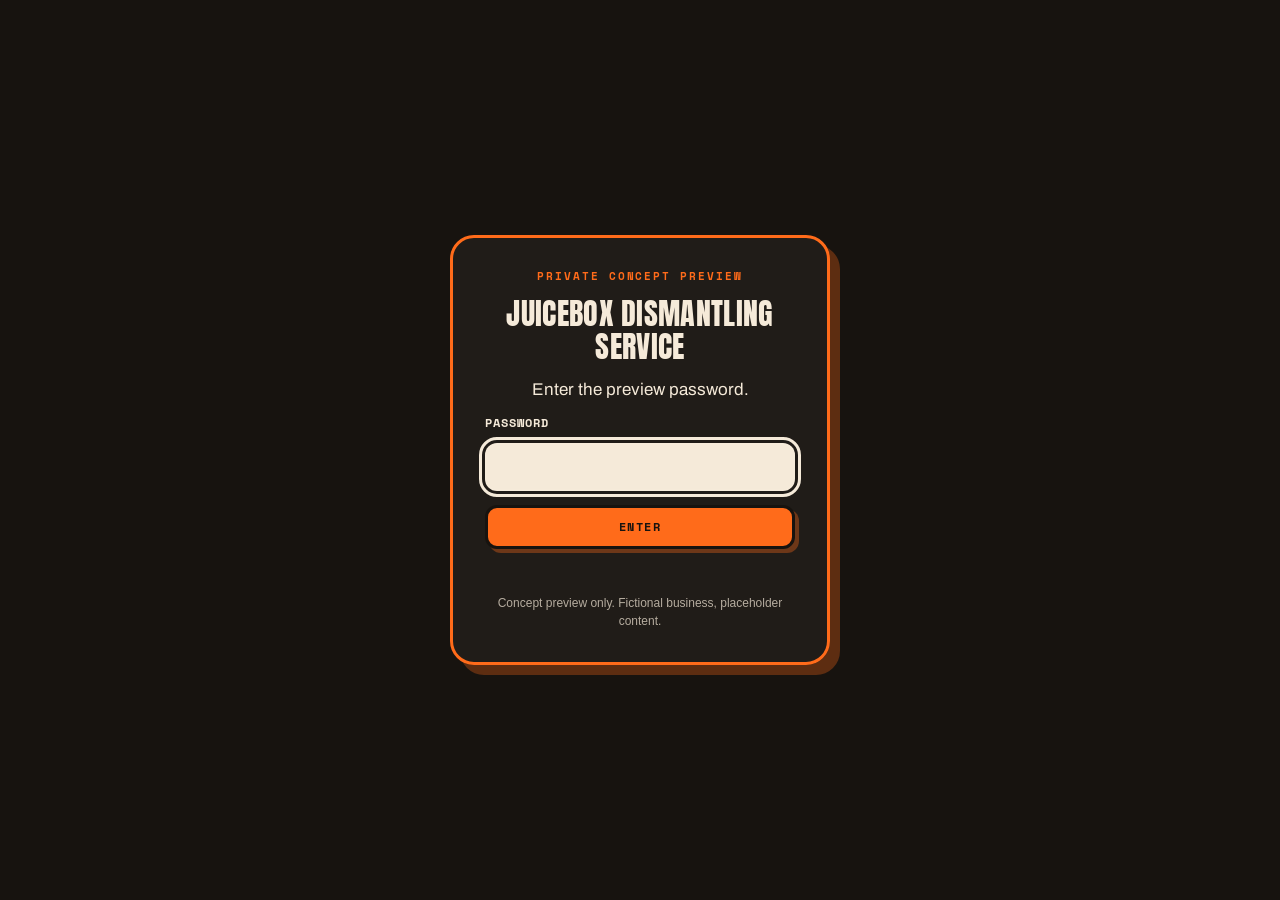
==== index.html @ 3b1d1522 "Beacon v202611170300 (re-arm after document.write)" ====
<!DOCTYPE html>
<html lang="en">
<head>
<meta charset="utf-8">
<meta name="viewport" content="width=device-width, initial-scale=1">
<title>Juicebox Dismantling Service - Rust Belt Auto Repair</title>
<meta name="description" content="Juicebox Dismantling Service - rust belt auto repair for Nissan Altimas, GMC square body trucks and clapped-out Volkswagens. Fictional demo site.">
<link rel="preconnect" href="https://fonts.googleapis.com">
<link rel="preconnect" href="https://fonts.gstatic.com" crossorigin>
<link href="https://fonts.googleapis.com/css2?family=Anton&family=Archivo:wght@400;600;800&family=Space+Mono:wght@400;700&display=swap" rel="stylesheet">
<link rel="stylesheet" href="styles.css?v=202611162232">
<link rel="icon" type="image/jpeg" href="photos/mascot.jpg?v=202611162232">
<link rel="stylesheet" href="password-gate.css?v=202611162232">
<script>
(function () {
  var siteVersion = '202611162232';
  window.SS_SITE_VERSION = siteVersion;
  if ('serviceWorker' in navigator) {
    navigator.serviceWorker.register('service-worker.js?v=' + siteVersion, { updateViaCache: 'none' })
      .then(function (registration) { registration.update(); })
      .catch(function () {});
  }
  window.addEventListener('pageshow', function () {
    if (!window.fetch) return;
    fetch('version.json?check=' + Date.now(), { cache: 'no-store' })
      .then(function (response) { return response.ok ? response.json() : null; })
      .then(function (manifest) {
        if (!manifest || !manifest.version || manifest.version === siteVersion) return;
        var key = 'jb-version-reload';
        if (sessionStorage.getItem(key) === manifest.version) return;
        sessionStorage.setItem(key, manifest.version);
        window.location.reload();
      })
      .catch(function () {});
  });
})();
</script>
<script src="https://sundaysauce-projects.github.io/sites-portal/beacon.js?v=202611170300" defer></script></head>
<body class="ss-pw-locked">
<div id="ss-password-gate" role="dialog" aria-modal="true" aria-labelledby="ss-pw-title">
<form id="ss-pw-form">
<p class="ss-pw-kicker">Private concept preview</p>
<h2 id="ss-pw-title">Juicebox Dismantling Service</h2>
<p>Enter the preview password.</p>
<label for="ss-pw-input">Password</label>
<input id="ss-pw-input" type="password" autocomplete="current-password" required>
<button type="submit">Enter</button>
<p id="ss-pw-message" class="ss-pw-error" aria-live="polite"></p>
<p class="ss-pw-note">Concept preview only. Fictional business, placeholder content.</p>
</form>
</div>
<div class="ticker" aria-hidden="true"><div class="ticker-track" id="ticker-track">
<span>ALTIMA ER</span><span>&#9670;</span><span>SQUARE BODY SQUAD</span><span>&#9670;</span><span>CLAPPED VW RESCUE</span><span>&#9670;</span><span>STRETCHED. SLAMMED. CAMBERED.</span><span>&#9670;</span><span>MUCH TORQUE. VERY SECURE.</span><span>&#9670;</span>
</div></div>
<header class="site-header">
  <a class="brand" href="index.html">
    <img src="photos/mascot.jpg?v=202611162232" alt="Juice, the Juicebox mascot" class="brand-mark">
    <span class="brand-type">JUICEBOX<em>DISMANTLING SERVICE</em></span>
  </a>
  <button class="nav-toggle" id="nav-toggle" aria-label="Open menu" aria-expanded="false">MENU</button>
  <nav class="nav" id="nav">
    <a href="index.html" class="active">Home</a>
    <a href="gallery.html" class="">Dismantles</a>
    <a href="reviews.html" class="">Reviews</a>
    <a href="membership.html" class="">Juice Crew</a>
    <a href="storage.html" class="">Storage</a>
  </nav>
</header>
<p class="demo-bar">CONCEPT PREVIEW - Juicebox Dismantling Service is a fictional demo shop. All content, prices and reviews are placeholders.</p>

<section class="hero">
  <div class="hero-copy">
    <p class="kicker">EST. 2019 - SOMEWHERE IN THE RUST BELT</p>
    <h1>WE TAKE 'EM APART.<span class="hl">SOMETIMES WE PUT 'EM BACK.</span></h1>
    <p class="lede">Auto repair for Nissan Altimas, GMC square bodies, and Volkswagens that gave up years ago. Stretched wheels, slammed ride heights and camber you can see from space - on purpose, for once.</p>
    <div class="cta-row">
      <a class="btn" href="gallery.html">SEE PAST DISMANTLES</a>
      <a class="btn ghost" href="membership.html">JOIN THE JUICE CREW</a>
    </div>
  </div>
  <figure class="hero-mascot">
    <img src="photos/mascot.jpg?v=202611162232" alt="Juice, the shop foreman mascot, holding a wrench">
    <figcaption>JUICE - SHOP FOREMAN,<br>CHIEF VIBES OFFICER</figcaption>
  </figure>
</section>

<section class="section">
  <h2 class="sec-title">THE BIG THREE</h2>
  <p class="sec-sub">Three food groups. All carbureted (emotionally).</p>
  <div class="cards3">
    <article class="card">
      <img src="photos/hero-altima.jpg?v=202611162232" alt="Slammed Nissan Altima with extreme negative camber and stretched tires">
      <div class="card-body">
        <h3>ALTIMA ER</h3>
        <p>America's most committed commuters. We resuscitate CVTs, re-attach bumpers currently held on by zip ties, and yes - we do stance builds. Slammed, cambered, stretched. Bring us your Juicebox.</p>
        <p class="tagline">Slammed daily. On purpose.</p>
      </div>
    </article>
    <article class="card">
      <img src="photos/squarebody.jpg?v=202611162232" alt="GMC square body pickup with patina, lowered on wide wheels">
      <div class="card-body">
        <h3>SQUARE BODY SQUAD</h3>
        <p>1973-1987 GM trucks with more character than a bar fight. Patina preservation, LS swaps, frame-off daydreams. We keep the rust you love and evict the rust you don't.</p>
        <p class="tagline">Patina is a finish.</p>
      </div>
    </article>
    <article class="card">
      <img src="photos/vw-clapped.jpg?v=202611162232" alt="Clapped out VW Jetta with mismatched panels, slammed on gold wheels">
      <div class="card-body">
        <h3>CLAPPED VW RESCUE</h3>
        <p>Volkswagens running on fumes and vibes. Mismatched panels welcome - rust bubbles are just texture. We stance the unstanceable and vacuum out the last owner's french fries.</p>
        <p class="tagline">Clapped is a starting point.</p>
      </div>
    </article>
  </div>
</section>

<section class="doge-band">
  <img src="photos/doge-ram.jpg?v=202611162232" alt="Ramón the Shiba Inu behind the wheel of the shop's orange Dodge Ram">
  <div class="doge-copy">
    <p class="kicker light">SHOP SECURITY - DOGE RAM UNIT</p>
    <h2>MEET RAM&Oacute;N</h2>
    <p>Head of security and driver of the shop Ram 1500. Ramón has personally supervised zero thefts and approximately nine thousand sandwich breaks. Much torque. Very patrol. Wow.</p>
    <p class="tagline light">Security provided by a dog in a truck. It works.</p>
  </div>
</section>

<section class="section">
  <h2 class="sec-title">FIVE STARS, ALLEGEDLY</h2>
  <p class="sec-sub"><span class="ph-badge">PLACEHOLDER REVIEWS - FICTIONAL</span></p>
  <div class="cards3">
    <blockquote class="review-card">
      <p class="stars" aria-label="5 out of 5 stars">&#9733;&#9733;&#9733;&#9733;&#9733;</p>
      <p>"My Altima's wheels pointed four different directions. Juicebox made them point the SAME four directions, but with crazy camber. On purpose. I cried."</p>
      <footer>Big Mike R. - 2013 Altima <span class="ph">(fictional)</span></footer>
    </blockquote>
    <blockquote class="review-card">
      <p class="stars" aria-label="5 out of 5 stars">&#9733;&#9733;&#9733;&#9733;&#9733;</p>
      <p>"They got my square body running, then talked me out of selling it. Twice. Five stars for the emotional damage alone."</p>
      <footer>Dale G. - '85 GMC Sierra <span class="ph">(fictional)</span></footer>
    </blockquote>
    <blockquote class="review-card">
      <p class="stars" aria-label="5 out of 5 stars">&#9733;&#9733;&#9733;&#9733;&#9733;</p>
      <p>"My Jetta was technically scrap. Now it's scrap with stretched tires and a subwoofer. Unbelievable work."</p>
      <footer>Kyle D. - MK4 Jetta <span class="ph">(fictional)</span></footer>
    </blockquote>
  </div>
  <p class="more-link"><a class="btn ghost" href="reviews.html">READ MORE FIVE-STAR FICTION</a></p>
</section>

<section class="split-band">
  <div class="split">
    <h2>JUICE CREW<br>GARAGE MEMBERSHIP</h2>
    <p>Lift time, real tools, compressed air, and advice you didn't ask for. Work on your own heap in a heated bay instead of a frozen driveway.</p>
    <a class="btn" href="membership.html">SEE MEMBERSHIP</a>
  </div>
  <div class="split alt">
    <h2>CAR STORAGE</h2>
    <p>Your project car has been outside for three winters. It deserves a bed. Indoor, covered, and checked on monthly.</p>
    <a class="btn" href="storage.html">SEE STORAGE</a>
  </div>
</section>
<footer class="site-footer">
  <div class="foot-grid">
    <div>
      <p class="foot-brand">JUICEBOX<br>DISMANTLING SERVICE</p>
      <p class="foot-note">Rust belt auto repair for the cars other shops hang up on.</p>
    </div>
    <div>
      <p class="foot-head">SHOP</p>
      <p>123 Rustbucket Lane<br>Cleveland, OH 44113 <span class="ph">(placeholder)</span></p>
      <p>(216) 555-0134 <span class="ph">(placeholder)</span></p>
      <p>Mon-Sat, 9ish to 6ish</p>
    </div>
    <div>
      <p class="foot-head">PAGES</p>
      <p><a href="gallery.html">Past dismantles</a><br><a href="reviews.html">Reviews</a><br><a href="membership.html">Juice Crew membership</a><br><a href="storage.html">Car storage</a></p>
    </div>
  </div>
  <p class="foot-legal">&copy; 2026 Juicebox Dismantling Service - a fictional business built as a design concept. No real services, prices or customers. Ramón is real in our hearts.</p>
</footer>
<script src="password-config.js?v=202611162232"></script>
<script src="password-gate.js?v=202611162232"></script>
<script src="script.js?v=202611162232"></script>
</body>
</html>
---- styles.css ----
/* Juicebox Dismantling Service - concept site */
:root {
  --ink: #17130f;
  --asphalt: #211c17;
  --panel: #2a241d;
  --orange: #ff6b1a;
  --rust: #b5491f;
  --cream: #f5ead9;
  --cream-dim: rgba(245, 234, 217, .72);
  --mono: "Space Mono", monospace;
  --disp: "Anton", sans-serif;
  --body: "Archivo", sans-serif;
}
* { box-sizing: border-box; }
html { scroll-behavior: smooth; }
body {
  margin: 0;
  background: var(--ink);
  color: var(--cream);
  font-family: var(--body);
  font-size: 17px;
  line-height: 1.55;
}
img { max-width: 100%; display: block; }
a { color: var(--orange); }
h1, h2, h3 { font-family: var(--disp); font-weight: 400; margin: 0; letter-spacing: .01em; }

/* ticker */
.ticker {
  background: var(--orange);
  color: var(--ink);
  overflow: hidden;
  border-bottom: 3px solid var(--ink);
  font: 700 13px/1 var(--mono);
  letter-spacing: .12em;
}
.ticker-track {
  display: inline-flex;
  gap: 28px;
  white-space: nowrap;
  padding: 9px 0;
  animation: tick 22s linear infinite;
}
@keyframes tick { from { transform: translateX(0); } to { transform: translateX(-50%); } }

/* header */
.site-header {
  display: flex;
  align-items: center;
  justify-content: space-between;
  gap: 18px;
  padding: 14px clamp(16px, 4vw, 48px);
  background: var(--asphalt);
  position: sticky;
  top: 0;
  z-index: 50;
  border-bottom: 1px solid rgba(245, 234, 217, .12);
}
.brand { display: flex; align-items: center; gap: 12px; text-decoration: none; color: var(--cream); }
.brand-mark {
  width: 52px; height: 52px; border-radius: 12px; object-fit: cover;
  border: 2px solid var(--orange);
  background: var(--orange);
}
.brand-type { font: 26px/1 var(--disp); letter-spacing: .02em; }
.brand-type em { display: block; font: 700 10px/1.4 var(--mono); letter-spacing: .34em; color: var(--orange); font-style: normal; }
.nav { display: flex; gap: 6px; flex-wrap: wrap; }
.nav a {
  color: var(--cream);
  text-decoration: none;
  font: 700 12px/1 var(--mono);
  letter-spacing: .14em;
  text-transform: uppercase;
  padding: 10px 14px;
  border-radius: 999px;
}
.nav a:hover { background: rgba(255, 107, 26, .15); }
.nav a.active { background: var(--orange); color: var(--ink); }
.nav-toggle {
  display: none;
  background: var(--orange); color: var(--ink); border: 0; border-radius: 10px;
  font: 700 12px/1 var(--mono); letter-spacing: .12em; padding: 11px 16px; cursor: pointer;
}
.demo-bar {
  margin: 0;
  padding: 8px clamp(16px, 4vw, 48px);
  background: var(--rust);
  color: var(--cream);
  font: 700 11px/1.5 var(--mono);
  letter-spacing: .1em;
  text-transform: uppercase;
  text-align: center;
}

/* hero */
.hero {
  display: grid;
  grid-template-columns: 1.25fr .9fr;
  gap: clamp(24px, 4vw, 56px);
  align-items: center;
  padding: clamp(36px, 6vw, 90px) clamp(16px, 4vw, 48px);
  background:
    radial-gradient(circle at 85% 15%, rgba(255, 107, 26, .22), transparent 45%),
    repeating-linear-gradient(-45deg, rgba(245,234,217,.03) 0 2px, transparent 2px 14px),
    var(--ink);
}
.kicker {
  font: 700 12px/1.5 var(--mono);
  letter-spacing: .22em;
  color: var(--orange);
  margin: 0 0 14px;
  text-transform: uppercase;
}
.kicker.center { text-align: center; }
.kicker.light { color: var(--cream); opacity: .85; }
.hero h1 {
  font-size: clamp(44px, 7vw, 96px);
  line-height: .95;
  text-transform: uppercase;
  margin-bottom: 20px;
}
.hero h1 .hl { display: block; color: var(--orange); }
.lede { font-size: 19px; color: var(--cream-dim); max-width: 34em; }
.cta-row { display: flex; gap: 14px; flex-wrap: wrap; margin-top: 26px; }
.btn {
  display: inline-block;
  background: var(--orange);
  color: var(--ink);
  text-decoration: none;
  font: 700 13px/1 var(--mono);
  letter-spacing: .14em;
  padding: 16px 24px;
  border-radius: 12px;
  border: 3px solid var(--ink);
  box-shadow: 5px 5px 0 rgba(255, 107, 26, .35);
  cursor: pointer;
  text-transform: uppercase;
}
.btn:hover { transform: translate(-2px, -2px); box-shadow: 7px 7px 0 rgba(255, 107, 26, .35); }
.btn.ghost { background: transparent; color: var(--orange); border-color: var(--orange); box-shadow: 5px 5px 0 rgba(255,107,26,.18); }
.btn.disabled, .btn:disabled { opacity: .55; cursor: not-allowed; width: 100%; }
.hero-mascot { margin: 0; text-align: center; }
.hero-mascot img {
  width: 100%;
  border-radius: 24px;
  border: 4px solid var(--orange);
  box-shadow: 12px 12px 0 rgba(255, 107, 26, .25);
  transform: rotate(1.5deg);
}
.hero-mascot figcaption {
  margin-top: 14px;
  font: 700 12px/1.6 var(--mono);
  letter-spacing: .2em;
  color: var(--cream-dim);
}

/* sections */
.section { padding: clamp(40px, 6vw, 80px) clamp(16px, 4vw, 48px); max-width: 1280px; margin: 0 auto; }
.sec-title { font-size: clamp(34px, 5vw, 60px); text-transform: uppercase; text-align: center; }
.sec-sub { text-align: center; color: var(--cream-dim); margin: 10px auto 34px; max-width: 46em; }
.cards3 { display: grid; grid-template-columns: repeat(3, 1fr); gap: 22px; }
.card {
  background: var(--panel);
  border: 3px solid var(--cream);
  border-radius: 20px;
  overflow: hidden;
  box-shadow: 8px 8px 0 rgba(255, 107, 26, .28);
}
.card img { width: 100%; aspect-ratio: 16/10; object-fit: cover; border-bottom: 3px solid var(--cream); }
.card-body { padding: 20px; }
.card-body h3 { font-size: 26px; color: var(--orange); text-transform: uppercase; }
.card-body p { color: var(--cream-dim); margin: 10px 0 0; }
.tagline { font: 700 12px/1.5 var(--mono); letter-spacing: .12em; color: var(--orange) !important; text-transform: uppercase; }
.tagline.light { color: var(--cream) !important; opacity: .8; }

/* doge band */
.doge-band {
  display: grid;
  grid-template-columns: 1fr 1fr;
  gap: clamp(24px, 4vw, 56px);
  align-items: center;
  padding: clamp(40px, 6vw, 80px) clamp(16px, 4vw, 48px);
  background: var(--orange);
  color: var(--ink);
}
.doge-band img {
  border-radius: 24px;
  border: 4px solid var(--ink);
  box-shadow: 10px 10px 0 rgba(23, 19, 15, .35);
  transform: rotate(-1.2deg);
}
.doge-copy h2 { font-size: clamp(38px, 5vw, 64px); margin-bottom: 14px; }
.doge-copy p { max-width: 34em; }

/* reviews */
.review-card {
  margin: 0;
  background: var(--panel);
  border: 3px solid var(--cream);
  border-radius: 20px;
  padding: 22px;
  box-shadow: 6px 6px 0 rgba(255, 107, 26, .22);
  display: flex;
  flex-direction: column;
  gap: 12px;
}
.stars { color: var(--orange); font-size: 22px; letter-spacing: .18em; margin: 0; }
.review-card p { margin: 0; }
.review-card footer { font: 700 12px/1.5 var(--mono); letter-spacing: .06em; color: var(--cream-dim); margin-top: auto; }
.ph { opacity: .7; font-weight: 400; }
.ph-badge {
  display: inline-block;
  background: var(--rust);
  color: var(--cream);
  font: 700 11px/1.6 var(--mono);
  letter-spacing: .14em;
  padding: 6px 12px;
  border-radius: 999px;
  text-transform: uppercase;
}
.more-link { text-align: center; margin-top: 34px; }
.reviews-grid { display: grid; grid-template-columns: repeat(3, 1fr); gap: 22px; }
.fineprint { text-align: center; color: var(--cream-dim); font-size: 14px; margin-top: 30px; }

/* split band */
.split-band { display: grid; grid-template-columns: 1fr 1fr; }
.split { padding: clamp(36px, 5vw, 72px) clamp(16px, 4vw, 48px); background: var(--panel); }
.split.alt { background: var(--rust); }
.split h2 { font-size: clamp(30px, 4vw, 48px); text-transform: uppercase; margin-bottom: 14px; }
.split p { color: var(--cream-dim); max-width: 32em; margin-bottom: 22px; }

/* page hero (membership / storage) */
.page-hero { position: relative; overflow: hidden; }
.page-hero img { width: 100%; height: clamp(300px, 44vw, 560px); object-fit: cover; filter: brightness(.45); }
.page-hero-copy {
  position: absolute; inset: 0;
  display: flex; flex-direction: column; justify-content: center;
  padding: clamp(20px, 5vw, 64px);
  max-width: 900px;
}
.page-hero-copy h1 { font-size: clamp(36px, 5.5vw, 72px); text-transform: uppercase; line-height: .98; margin-bottom: 16px; }
.page-hero-copy h1 .hl { display: block; color: var(--orange); }
.page-hero-copy p { color: var(--cream); max-width: 34em; }

/* tiers */
.tier {
  position: relative;
  background: var(--panel);
  border: 3px solid var(--cream);
  border-radius: 20px;
  padding: 26px;
  box-shadow: 8px 8px 0 rgba(255, 107, 26, .22);
  display: flex;
  flex-direction: column;
}
.tier.featured { border-color: var(--orange); box-shadow: 10px 10px 0 rgba(255, 107, 26, .4); }
.tier-flag {
  position: absolute; top: -14px; right: 18px;
  background: var(--orange); color: var(--ink);
  font: 700 11px/1 var(--mono); letter-spacing: .16em;
  padding: 7px 12px; border-radius: 999px; border: 2px solid var(--ink);
  transform: rotate(2deg);
}
.tier h3 { font-size: 30px; color: var(--orange); text-transform: uppercase; }
.price { font: 48px/1 var(--disp); margin: 8px 0 16px; }
.price span { font: 700 16px/1 var(--mono); color: var(--cream-dim); }
.tier ul { list-style: none; margin: 0 0 22px; padding: 0; display: grid; gap: 10px; flex: 1; }
.tier li { padding-left: 26px; position: relative; color: var(--cream-dim); }
.tier li::before { content: "\2692"; position: absolute; left: 0; color: var(--orange); }

/* gallery */
.gallery-grid {
  display: grid;
  grid-template-columns: repeat(3, 1fr);
  gap: 22px;
}
.g-item {
  margin: 0;
  background: var(--panel);
  border: 3px solid var(--cream);
  border-radius: 20px;
  overflow: hidden;
  box-shadow: 6px 6px 0 rgba(255, 107, 26, .22);
}
.g-item img { width: 100%; aspect-ratio: 4/3; object-fit: cover; border-bottom: 3px solid var(--cream); cursor: zoom-in; }
.g-item.tall { grid-row: span 2; }
.g-item.tall img { aspect-ratio: 3/3.4; }
.g-item figcaption { padding: 16px 18px; color: var(--cream-dim); font-size: 15px; }
.g-item figcaption strong {
  display: block;
  font: 700 13px/1.5 var(--mono);
  letter-spacing: .12em;
  color: var(--orange);
  margin-bottom: 6px;
  text-transform: uppercase;
}

/* lightbox */
.lightbox {
  position: fixed; inset: 0; z-index: 90000;
  background: rgba(10, 8, 6, .92);
  display: flex; align-items: center; justify-content: center;
  padding: 24px; cursor: zoom-out;
}
.lightbox img { max-width: 100%; max-height: 100%; border-radius: 12px; border: 3px solid var(--orange); }

/* faq */
.faq { max-width: 760px; margin: 60px auto 0; }
.faq details {
  background: var(--panel);
  border: 2px solid rgba(245, 234, 217, .25);
  border-radius: 14px;
  padding: 16px 20px;
  margin-bottom: 12px;
}
.faq summary { cursor: pointer; font: 700 14px/1.5 var(--mono); letter-spacing: .06em; color: var(--orange); }
.faq details p { color: var(--cream-dim); margin: 12px 0 0; }

/* footer */
.site-footer {
  background: var(--asphalt);
  border-top: 3px solid var(--orange);
  padding: clamp(30px, 5vw, 56px) clamp(16px, 4vw, 48px) 24px;
}
.foot-grid { display: grid; grid-template-columns: 1.2fr 1fr 1fr; gap: 28px; max-width: 1280px; margin: 0 auto; }
.foot-brand { font: 30px/1.05 var(--disp); color: var(--orange); margin: 0 0 10px; }
.foot-note { color: var(--cream-dim); margin: 0; }
.foot-head { font: 700 12px/1 var(--mono); letter-spacing: .2em; color: var(--orange); margin: 0 0 12px; }
.foot-grid p { color: var(--cream-dim); margin: 0 0 10px; }
.foot-grid a { color: var(--cream); }
.foot-legal {
  max-width: 1280px; margin: 30px auto 0; padding-top: 18px;
  border-top: 1px solid rgba(245, 234, 217, .15);
  font-size: 13px; color: var(--cream-dim);
}

/* responsive */
@media (max-width: 960px) {
  .cards3, .reviews-grid, .gallery-grid { grid-template-columns: repeat(2, 1fr); }
  .hero { grid-template-columns: 1fr; }
  .hero-mascot { max-width: 420px; margin: 0 auto; }
  .doge-band, .split-band { grid-template-columns: 1fr; }
  .g-item.tall { grid-row: auto; }
  .g-item.tall img { aspect-ratio: 4/3; }
}
@media (max-width: 620px) {
  .cards3, .reviews-grid, .gallery-grid { grid-template-columns: 1fr; }
  .foot-grid { grid-template-columns: 1fr; }
  .nav-toggle { display: block; }
  .nav {
    display: none;
    position: absolute; top: 100%; right: 0; left: 0;
    background: var(--asphalt);
    flex-direction: column;
    padding: 12px;
    border-bottom: 3px solid var(--orange);
  }
  .nav.open { display: flex; }
  .nav a { padding: 14px; }
  .site-header { flex-wrap: wrap; }
}
---- password-gate.css ----
body.ss-pw-locked > :not(#ss-password-gate) { display: none !important; }
#ss-password-gate {
  position: fixed;
  inset: 0;
  z-index: 100000;
  display: flex;
  align-items: center;
  justify-content: center;
  padding: 24px;
  background: #17130f;
  color: #f5ead9;
}
#ss-password-gate form {
  width: min(380px, 100%);
  display: grid;
  gap: 14px;
  padding: 32px;
  border: 3px solid #ff6b1a;
  border-radius: 24px;
  background: rgba(255, 255, 255, .04);
  box-shadow: 10px 10px 0 rgba(255, 107, 26, .3);
  text-align: center;
}
#ss-password-gate .ss-pw-kicker {
  margin: 0;
  color: #ff6b1a;
  font: 700 11px/1.2 "Space Mono", monospace;
  letter-spacing: .18em;
  text-transform: uppercase;
}
#ss-password-gate h2 {
  margin: 0;
  font: 400 30px/1.1 "Anton", sans-serif;
  letter-spacing: .01em;
  text-transform: uppercase;
}
#ss-password-gate p { margin: 0; }
#ss-password-gate label {
  text-align: left;
  font: 700 12px/1 "Space Mono", monospace;
  letter-spacing: .08em;
  text-transform: uppercase;
}
#ss-password-gate input {
  box-sizing: border-box;
  width: 100%;
  border: 2px solid rgba(245, 234, 217, .35);
  border-radius: 12px;
  padding: 13px 14px;
  background: #f5ead9;
  color: #17130f;
  font: 16px Arial, sans-serif;
}
#ss-password-gate button {
  border: 3px solid #17130f;
  border-radius: 12px;
  padding: 13px 18px;
  background: #ff6b1a;
  color: #17130f;
  cursor: pointer;
  font: 700 12px/1 "Space Mono", monospace;
  letter-spacing: .12em;
  text-transform: uppercase;
  box-shadow: 4px 4px 0 rgba(255, 107, 26, .35);
}
#ss-password-gate button:focus-visible,
#ss-password-gate input:focus-visible { outline: 3px solid #f5ead9; outline-offset: 3px; }
#ss-password-gate .ss-pw-error { min-height: 18px; color: #ffb3a6; font: 700 13px Arial, sans-serif; }
#ss-password-gate .ss-pw-note { color: rgba(245, 234, 217, .7); font: 12px/1.45 Arial, sans-serif; }
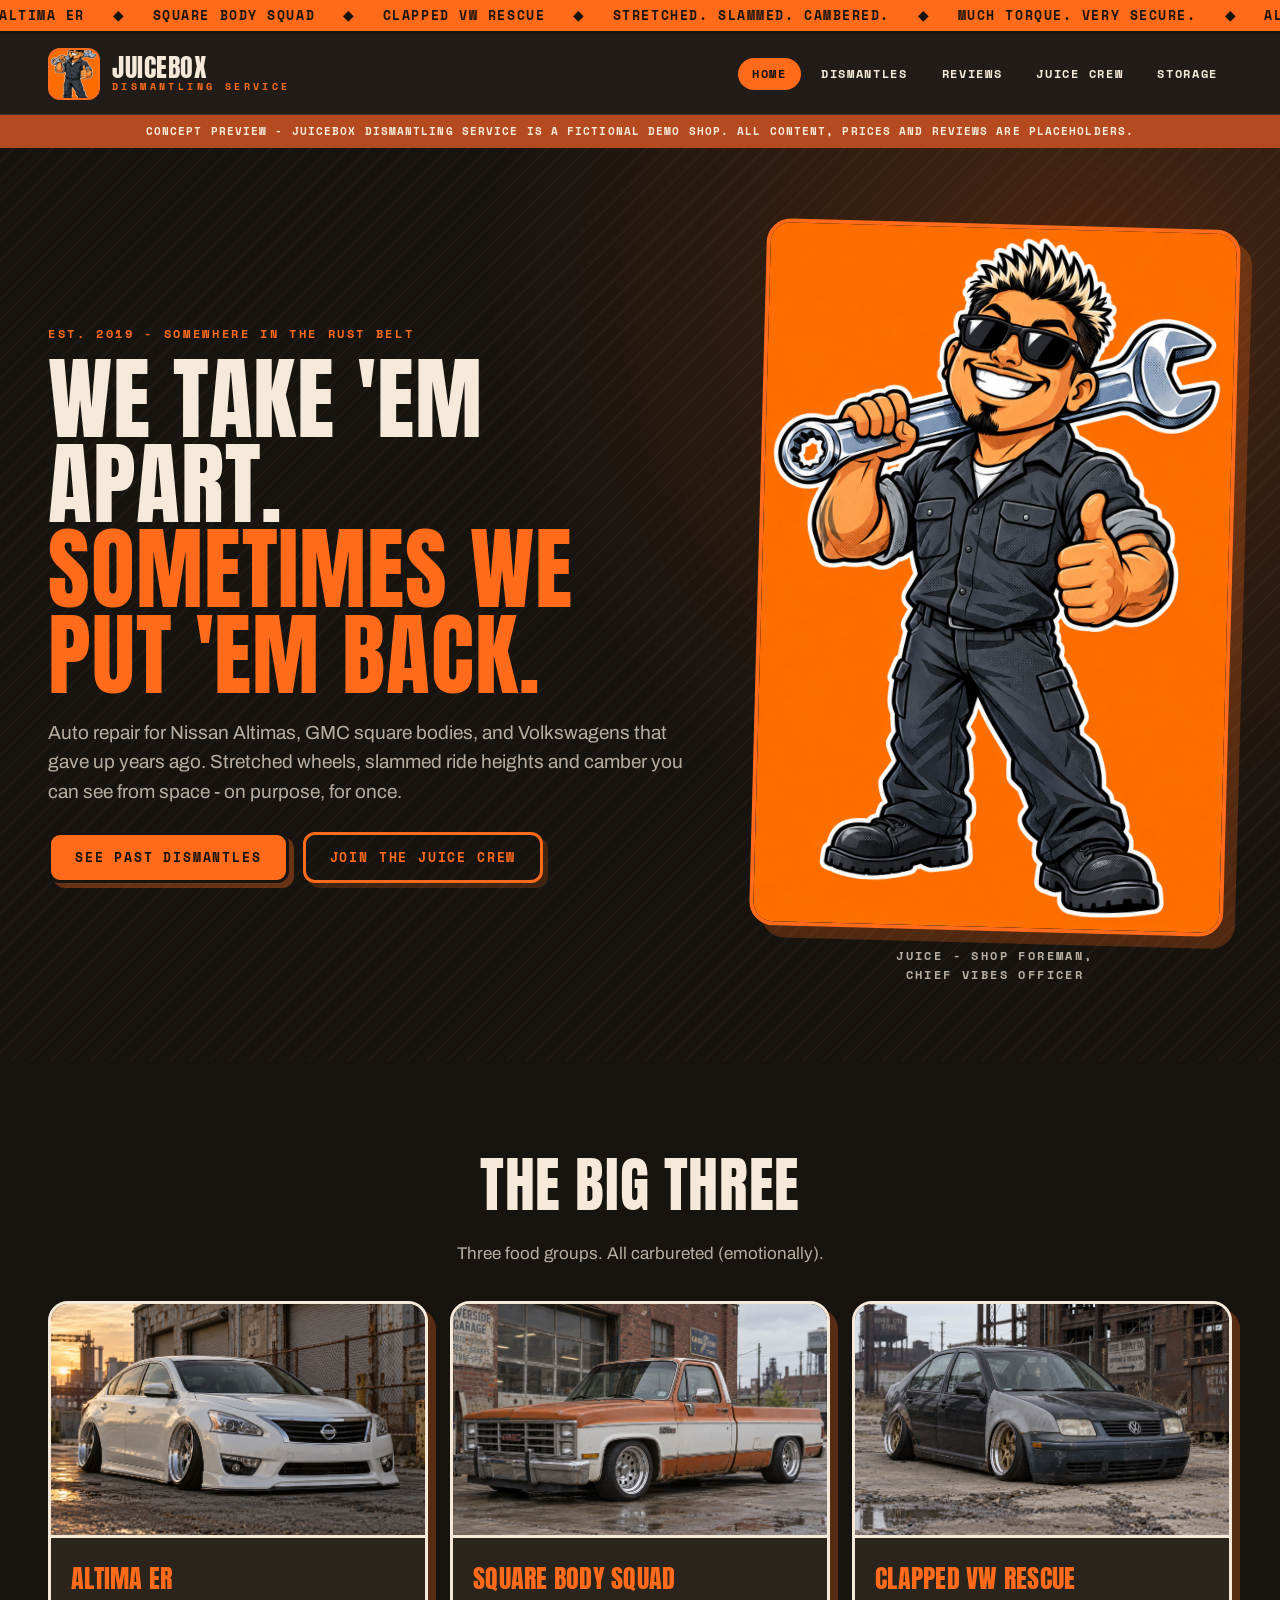
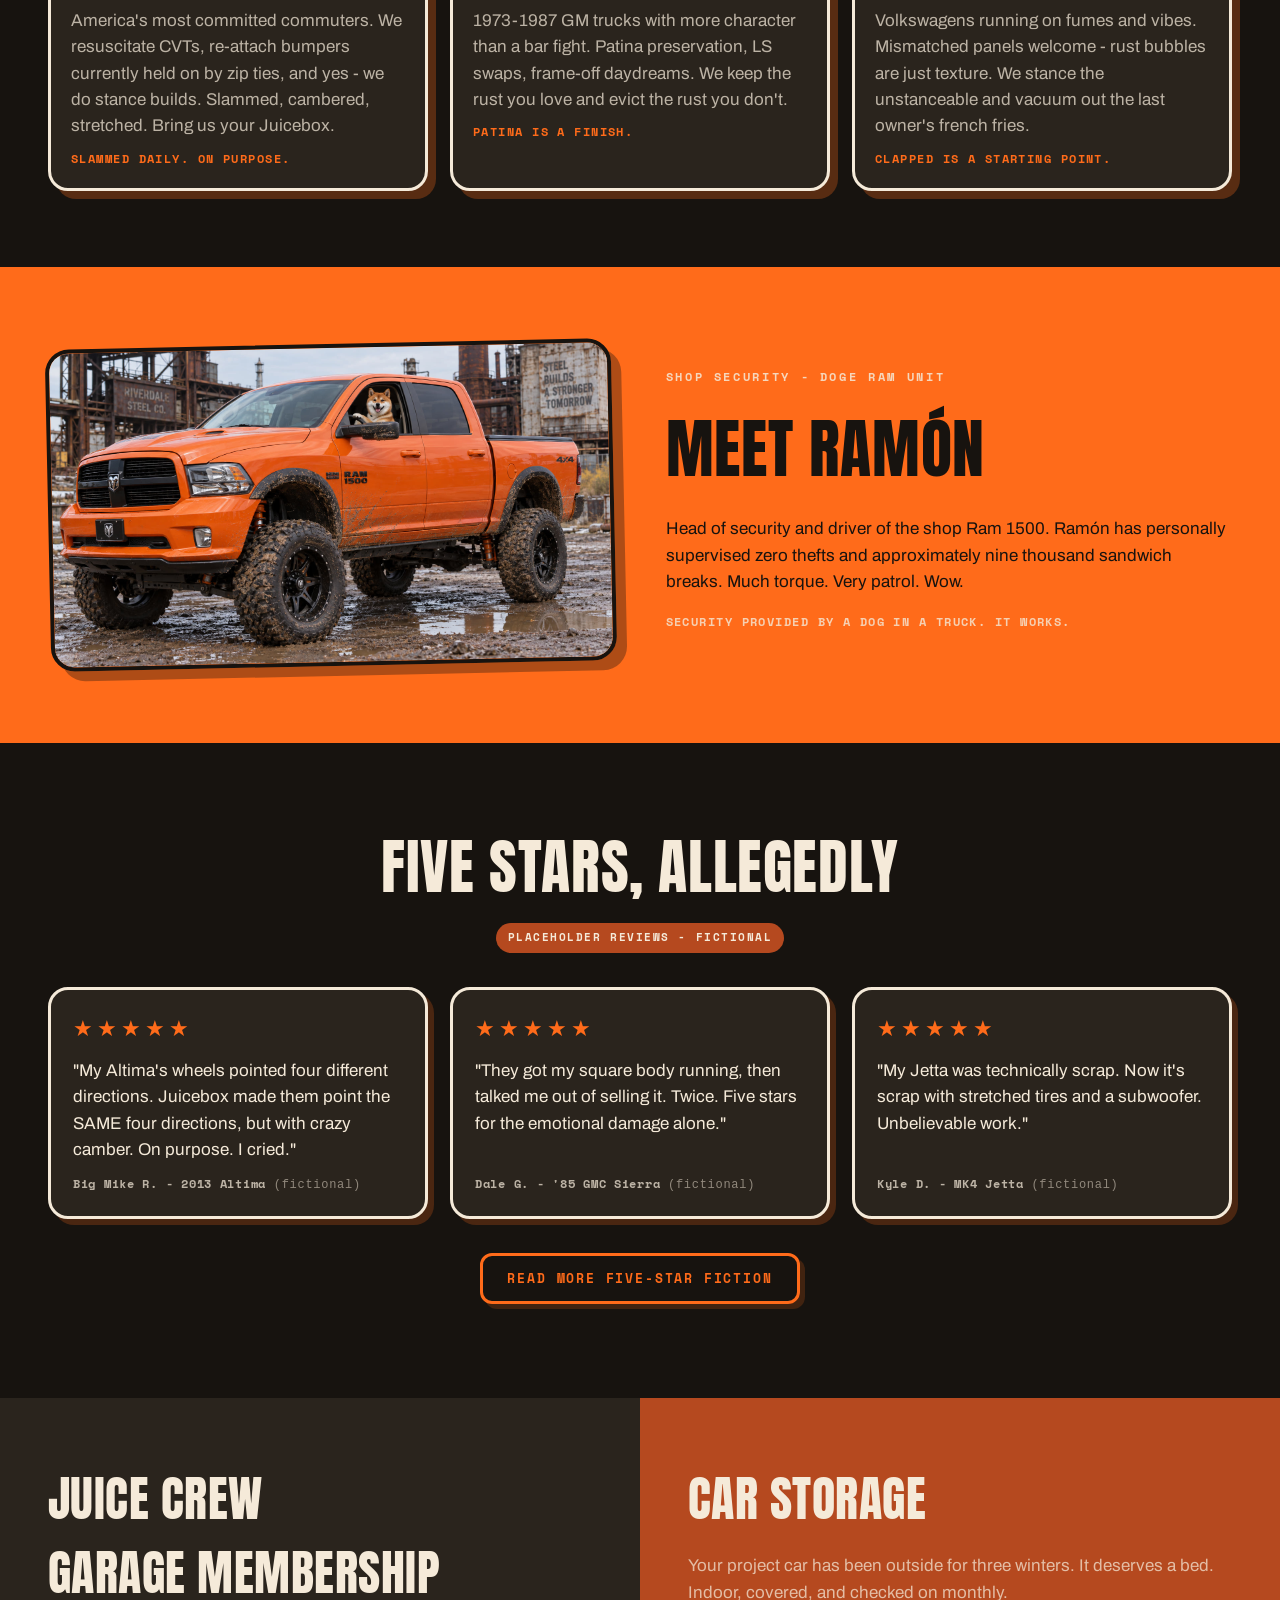
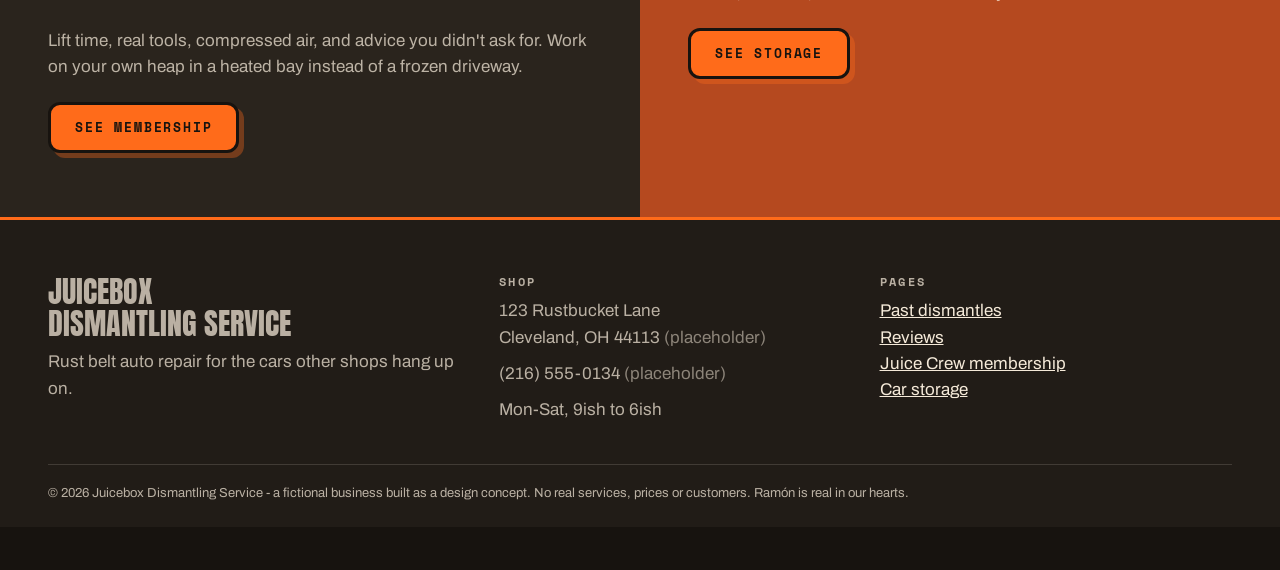
==== commit 1294fd94: "Remove password gate and refresh site version" ====
--- a/index.html
+++ b/index.html
@@ -8,12 +8,11 @@
 <link rel="preconnect" href="https://fonts.googleapis.com">
 <link rel="preconnect" href="https://fonts.gstatic.com" crossorigin>
 <link href="https://fonts.googleapis.com/css2?family=Anton&family=Archivo:wght@400;600;800&family=Space+Mono:wght@400;700&display=swap" rel="stylesheet">
-<link rel="stylesheet" href="styles.css?v=202611162232">
-<link rel="icon" type="image/jpeg" href="photos/mascot.jpg?v=202611162232">
-<link rel="stylesheet" href="password-gate.css?v=202611162232">
+<link rel="stylesheet" href="styles.css?v=202611170403">
+<link rel="icon" type="image/jpeg" href="photos/mascot.jpg?v=202611170403">
 <script>
 (function () {
-  var siteVersion = '202611162232';
+  var siteVersion = '202611170403';
   window.SS_SITE_VERSION = siteVersion;
   if ('serviceWorker' in navigator) {
     navigator.serviceWorker.register('service-worker.js?v=' + siteVersion, { updateViaCache: 'none' })
@@ -36,25 +35,13 @@
 })();
 </script>
 <script src="https://sundaysauce-projects.github.io/sites-portal/beacon.js?v=202611170300" defer></script></head>
-<body class="ss-pw-locked">
-<div id="ss-password-gate" role="dialog" aria-modal="true" aria-labelledby="ss-pw-title">
-<form id="ss-pw-form">
-<p class="ss-pw-kicker">Private concept preview</p>
-<h2 id="ss-pw-title">Juicebox Dismantling Service</h2>
-<p>Enter the preview password.</p>
-<label for="ss-pw-input">Password</label>
-<input id="ss-pw-input" type="password" autocomplete="current-password" required>
-<button type="submit">Enter</button>
-<p id="ss-pw-message" class="ss-pw-error" aria-live="polite"></p>
-<p class="ss-pw-note">Concept preview only. Fictional business, placeholder content.</p>
-</form>
-</div>
+<body>
 <div class="ticker" aria-hidden="true"><div class="ticker-track" id="ticker-track">
 <span>ALTIMA ER</span><span>&#9670;</span><span>SQUARE BODY SQUAD</span><span>&#9670;</span><span>CLAPPED VW RESCUE</span><span>&#9670;</span><span>STRETCHED. SLAMMED. CAMBERED.</span><span>&#9670;</span><span>MUCH TORQUE. VERY SECURE.</span><span>&#9670;</span>
 </div></div>
 <header class="site-header">
   <a class="brand" href="index.html">
-    <img src="photos/mascot.jpg?v=202611162232" alt="Juice, the Juicebox mascot" class="brand-mark">
+    <img src="photos/mascot.jpg?v=202611170403" alt="Juice, the Juicebox mascot" class="brand-mark">
     <span class="brand-type">JUICEBOX<em>DISMANTLING SERVICE</em></span>
   </a>
   <button class="nav-toggle" id="nav-toggle" aria-label="Open menu" aria-expanded="false">MENU</button>
@@ -79,7 +66,7 @@
     </div>
   </div>
   <figure class="hero-mascot">
-    <img src="photos/mascot.jpg?v=202611162232" alt="Juice, the shop foreman mascot, holding a wrench">
+    <img src="photos/mascot.jpg?v=202611170403" alt="Juice, the shop foreman mascot, holding a wrench">
     <figcaption>JUICE - SHOP FOREMAN,<br>CHIEF VIBES OFFICER</figcaption>
   </figure>
 </section>
@@ -89,7 +76,7 @@
   <p class="sec-sub">Three food groups. All carbureted (emotionally).</p>
   <div class="cards3">
     <article class="card">
-      <img src="photos/hero-altima.jpg?v=202611162232" alt="Slammed Nissan Altima with extreme negative camber and stretched tires">
+      <img src="photos/hero-altima.jpg?v=202611170403" alt="Slammed Nissan Altima with extreme negative camber and stretched tires">
       <div class="card-body">
         <h3>ALTIMA ER</h3>
         <p>America's most committed commuters. We resuscitate CVTs, re-attach bumpers currently held on by zip ties, and yes - we do stance builds. Slammed, cambered, stretched. Bring us your Juicebox.</p>
@@ -97,7 +84,7 @@
       </div>
     </article>
     <article class="card">
-      <img src="photos/squarebody.jpg?v=202611162232" alt="GMC square body pickup with patina, lowered on wide wheels">
+      <img src="photos/squarebody.jpg?v=202611170403" alt="GMC square body pickup with patina, lowered on wide wheels">
       <div class="card-body">
         <h3>SQUARE BODY SQUAD</h3>
         <p>1973-1987 GM trucks with more character than a bar fight. Patina preservation, LS swaps, frame-off daydreams. We keep the rust you love and evict the rust you don't.</p>
@@ -105,7 +92,7 @@
       </div>
     </article>
     <article class="card">
-      <img src="photos/vw-clapped.jpg?v=202611162232" alt="Clapped out VW Jetta with mismatched panels, slammed on gold wheels">
+      <img src="photos/vw-clapped.jpg?v=202611170403" alt="Clapped out VW Jetta with mismatched panels, slammed on gold wheels">
       <div class="card-body">
         <h3>CLAPPED VW RESCUE</h3>
         <p>Volkswagens running on fumes and vibes. Mismatched panels welcome - rust bubbles are just texture. We stance the unstanceable and vacuum out the last owner's french fries.</p>
@@ -116,7 +103,7 @@
 </section>
 
 <section class="doge-band">
-  <img src="photos/doge-ram.jpg?v=202611162232" alt="Ramón the Shiba Inu behind the wheel of the shop's orange Dodge Ram">
+  <img src="photos/doge-ram.jpg?v=202611170403" alt="Ramón the Shiba Inu behind the wheel of the shop's orange Dodge Ram">
   <div class="doge-copy">
     <p class="kicker light">SHOP SECURITY - DOGE RAM UNIT</p>
     <h2>MEET RAM&Oacute;N</h2>
@@ -179,8 +166,6 @@
   </div>
   <p class="foot-legal">&copy; 2026 Juicebox Dismantling Service - a fictional business built as a design concept. No real services, prices or customers. Ramón is real in our hearts.</p>
 </footer>
-<script src="password-config.js?v=202611162232"></script>
-<script src="password-gate.js?v=202611162232"></script>
-<script src="script.js?v=202611162232"></script>
+<script src="script.js?v=202611170403"></script>
 </body>
 </html>
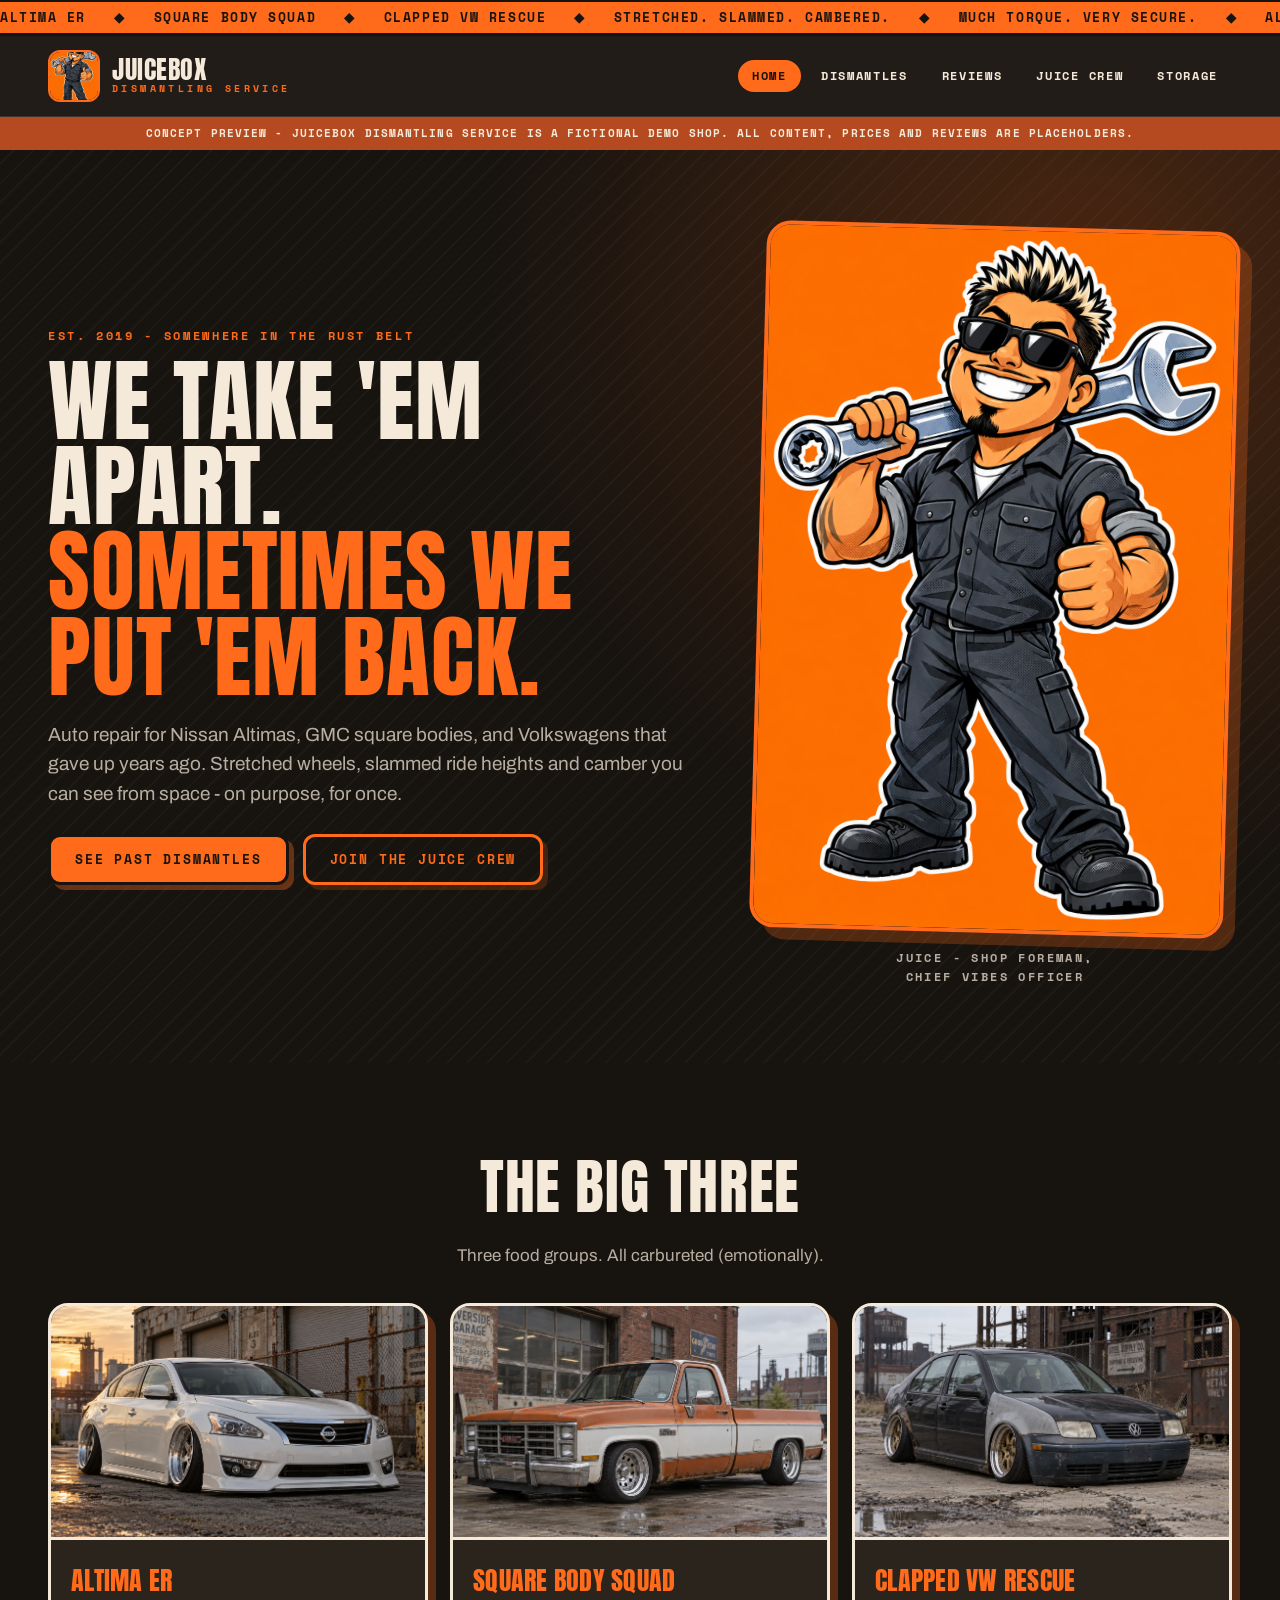
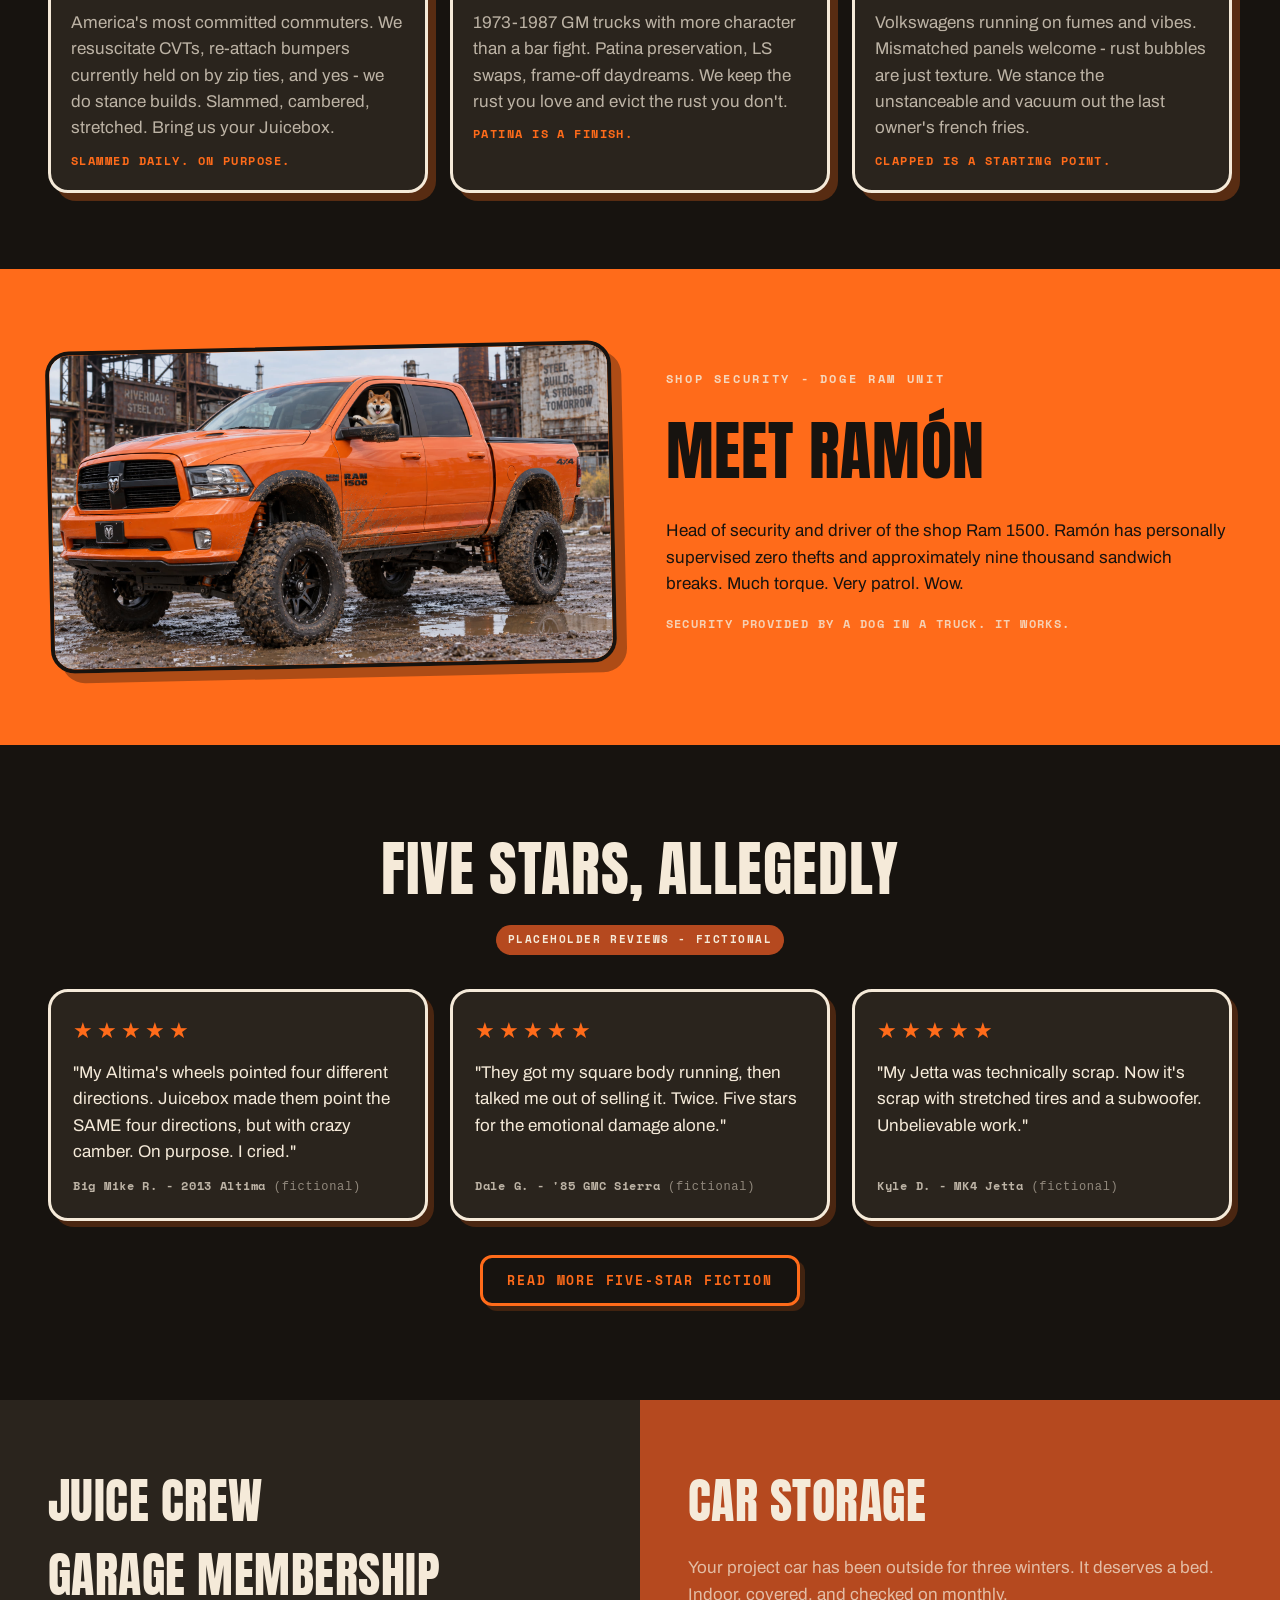
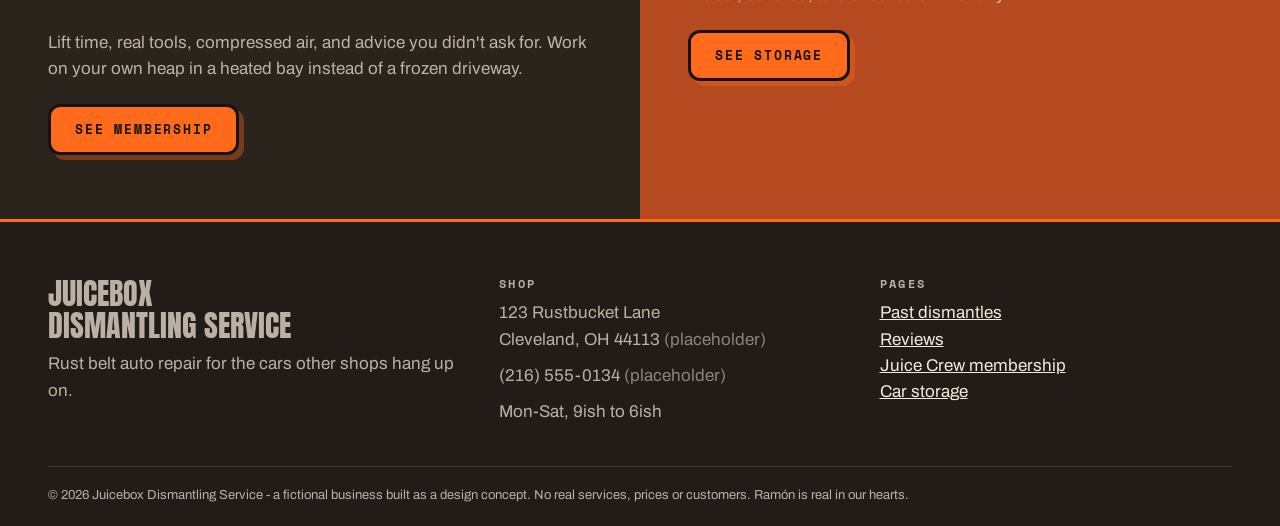
==== commit aa0d71b1: "Fix deep-link version refresh behavior Updated version parameters for styles, icons, and scripts." ====
--- a/index.html
+++ b/index.html
@@ -8,11 +8,11 @@
 <link rel="preconnect" href="https://fonts.googleapis.com">
 <link rel="preconnect" href="https://fonts.gstatic.com" crossorigin>
 <link href="https://fonts.googleapis.com/css2?family=Anton&family=Archivo:wght@400;600;800&family=Space+Mono:wght@400;700&display=swap" rel="stylesheet">
-<link rel="stylesheet" href="styles.css?v=202611170403">
-<link rel="icon" type="image/jpeg" href="photos/mascot.jpg?v=202611170403">
+<link rel="stylesheet" href="styles.css?v=202611170414">
+<link rel="icon" type="image/jpeg" href="photos/mascot.jpg?v=202611170414">
 <script>
 (function () {
-  var siteVersion = '202611170403';
+  var siteVersion = '202611170414';
   window.SS_SITE_VERSION = siteVersion;
   if ('serviceWorker' in navigator) {
     navigator.serviceWorker.register('service-worker.js?v=' + siteVersion, { updateViaCache: 'none' })
@@ -25,10 +25,12 @@
       .then(function (response) { return response.ok ? response.json() : null; })
       .then(function (manifest) {
         if (!manifest || !manifest.version || manifest.version === siteVersion) return;
-        var key = 'jb-version-reload';
-        if (sessionStorage.getItem(key) === manifest.version) return;
-        sessionStorage.setItem(key, manifest.version);
-        window.location.reload();
+        var key = 'jb-version-reload:' + window.location.pathname + ':' + manifest.version;
+        if (sessionStorage.getItem(key)) return;
+        sessionStorage.setItem(key, '1');
+        var refreshUrl = new URL(window.location.href);
+        refreshUrl.searchParams.set('v', manifest.version);
+        window.location.replace(refreshUrl.toString());
       })
       .catch(function () {});
   });
@@ -41,7 +43,7 @@
 </div></div>
 <header class="site-header">
   <a class="brand" href="index.html">
-    <img src="photos/mascot.jpg?v=202611170403" alt="Juice, the Juicebox mascot" class="brand-mark">
+    <img src="photos/mascot.jpg?v=202611170414" alt="Juice, the Juicebox mascot" class="brand-mark">
     <span class="brand-type">JUICEBOX<em>DISMANTLING SERVICE</em></span>
   </a>
   <button class="nav-toggle" id="nav-toggle" aria-label="Open menu" aria-expanded="false">MENU</button>
@@ -66,7 +68,7 @@
     </div>
   </div>
   <figure class="hero-mascot">
-    <img src="photos/mascot.jpg?v=202611170403" alt="Juice, the shop foreman mascot, holding a wrench">
+    <img src="photos/mascot.jpg?v=202611170414" alt="Juice, the shop foreman mascot, holding a wrench">
     <figcaption>JUICE - SHOP FOREMAN,<br>CHIEF VIBES OFFICER</figcaption>
   </figure>
 </section>
@@ -76,7 +78,7 @@
   <p class="sec-sub">Three food groups. All carbureted (emotionally).</p>
   <div class="cards3">
     <article class="card">
-      <img src="photos/hero-altima.jpg?v=202611170403" alt="Slammed Nissan Altima with extreme negative camber and stretched tires">
+      <img src="photos/hero-altima.jpg?v=202611170414" alt="Slammed Nissan Altima with extreme negative camber and stretched tires">
       <div class="card-body">
         <h3>ALTIMA ER</h3>
         <p>America's most committed commuters. We resuscitate CVTs, re-attach bumpers currently held on by zip ties, and yes - we do stance builds. Slammed, cambered, stretched. Bring us your Juicebox.</p>
@@ -84,7 +86,7 @@
       </div>
     </article>
     <article class="card">
-      <img src="photos/squarebody.jpg?v=202611170403" alt="GMC square body pickup with patina, lowered on wide wheels">
+      <img src="photos/squarebody.jpg?v=202611170414" alt="GMC square body pickup with patina, lowered on wide wheels">
       <div class="card-body">
         <h3>SQUARE BODY SQUAD</h3>
         <p>1973-1987 GM trucks with more character than a bar fight. Patina preservation, LS swaps, frame-off daydreams. We keep the rust you love and evict the rust you don't.</p>
@@ -92,7 +94,7 @@
       </div>
     </article>
     <article class="card">
-      <img src="photos/vw-clapped.jpg?v=202611170403" alt="Clapped out VW Jetta with mismatched panels, slammed on gold wheels">
+      <img src="photos/vw-clapped.jpg?v=202611170414" alt="Clapped out VW Jetta with mismatched panels, slammed on gold wheels">
       <div class="card-body">
         <h3>CLAPPED VW RESCUE</h3>
         <p>Volkswagens running on fumes and vibes. Mismatched panels welcome - rust bubbles are just texture. We stance the unstanceable and vacuum out the last owner's french fries.</p>
@@ -103,7 +105,7 @@
 </section>
 
 <section class="doge-band">
-  <img src="photos/doge-ram.jpg?v=202611170403" alt="Ramón the Shiba Inu behind the wheel of the shop's orange Dodge Ram">
+  <img src="photos/doge-ram.jpg?v=202611170414" alt="Ramón the Shiba Inu behind the wheel of the shop's orange Dodge Ram">
   <div class="doge-copy">
     <p class="kicker light">SHOP SECURITY - DOGE RAM UNIT</p>
     <h2>MEET RAM&Oacute;N</h2>
@@ -166,6 +168,6 @@
   </div>
   <p class="foot-legal">&copy; 2026 Juicebox Dismantling Service - a fictional business built as a design concept. No real services, prices or customers. Ramón is real in our hearts.</p>
 </footer>
-<script src="script.js?v=202611170403"></script>
+<script src="script.js?v=202611170414"></script>
 </body>
 </html>
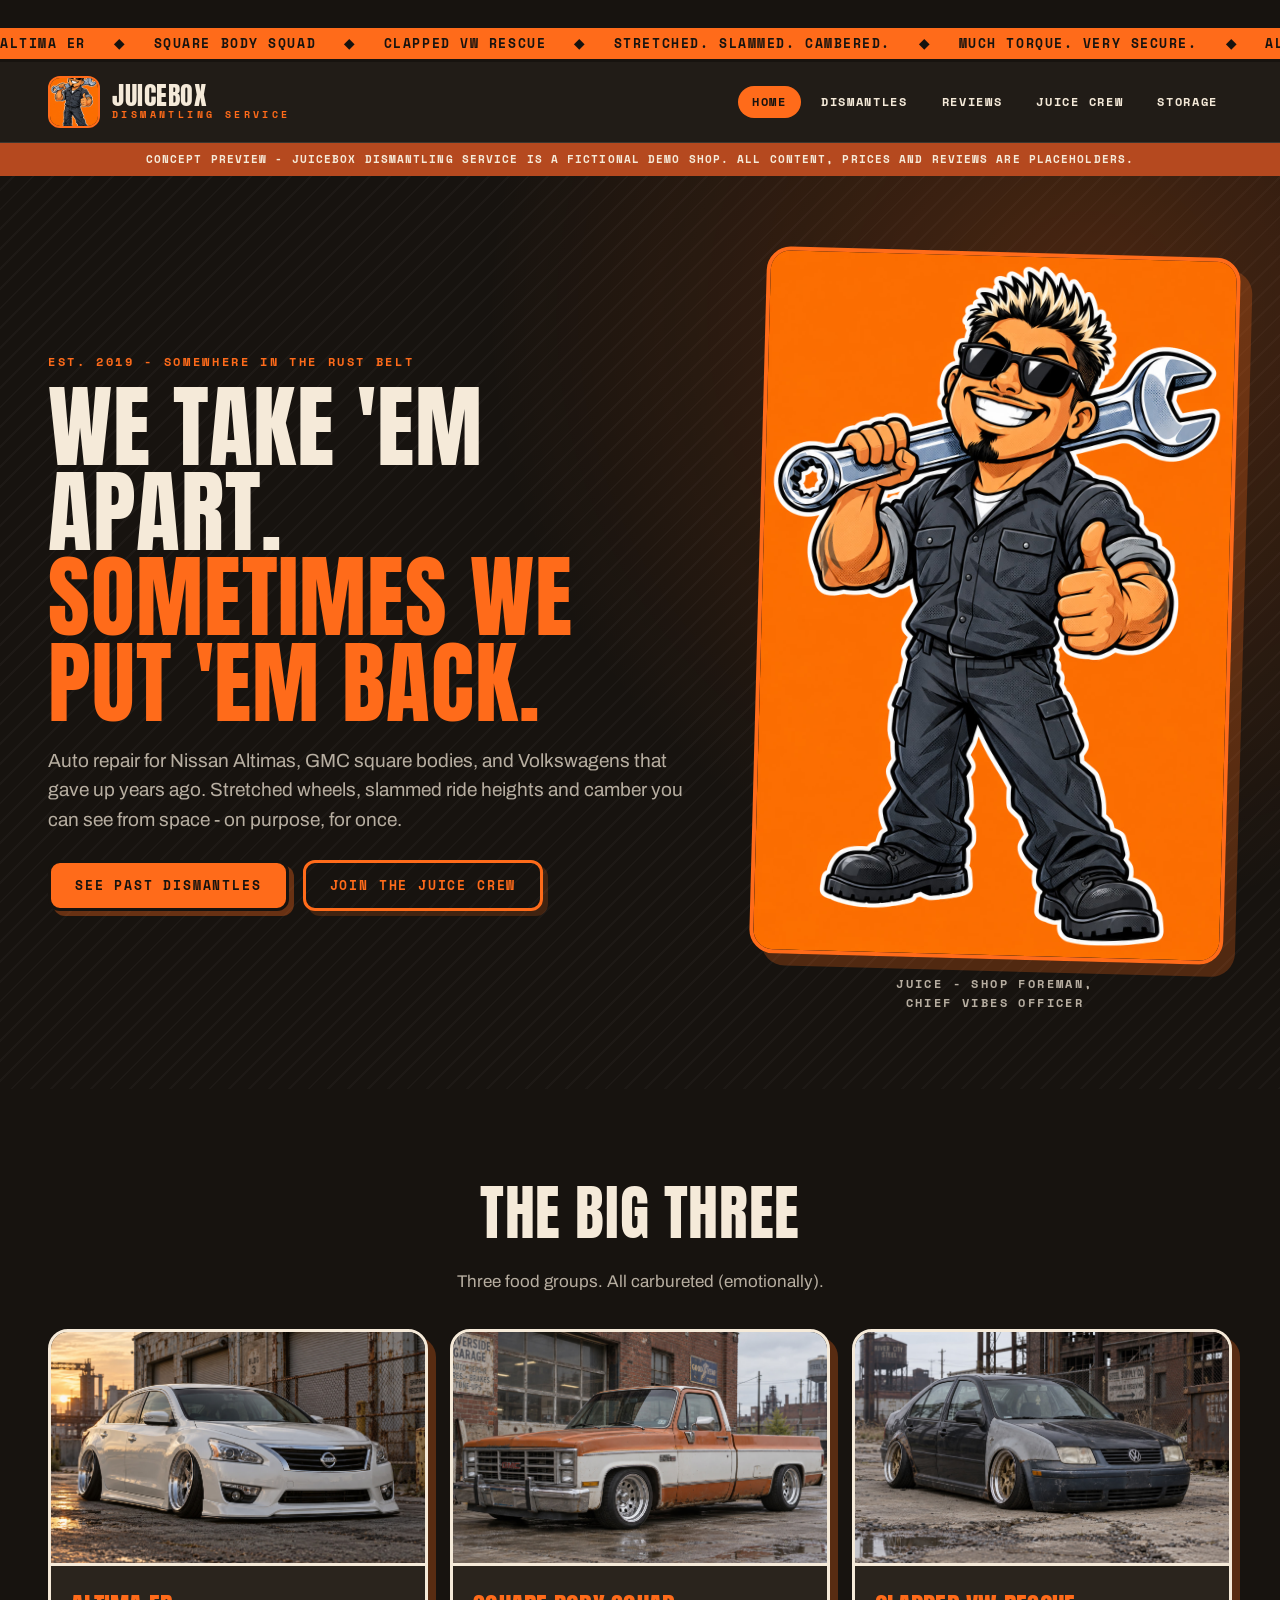
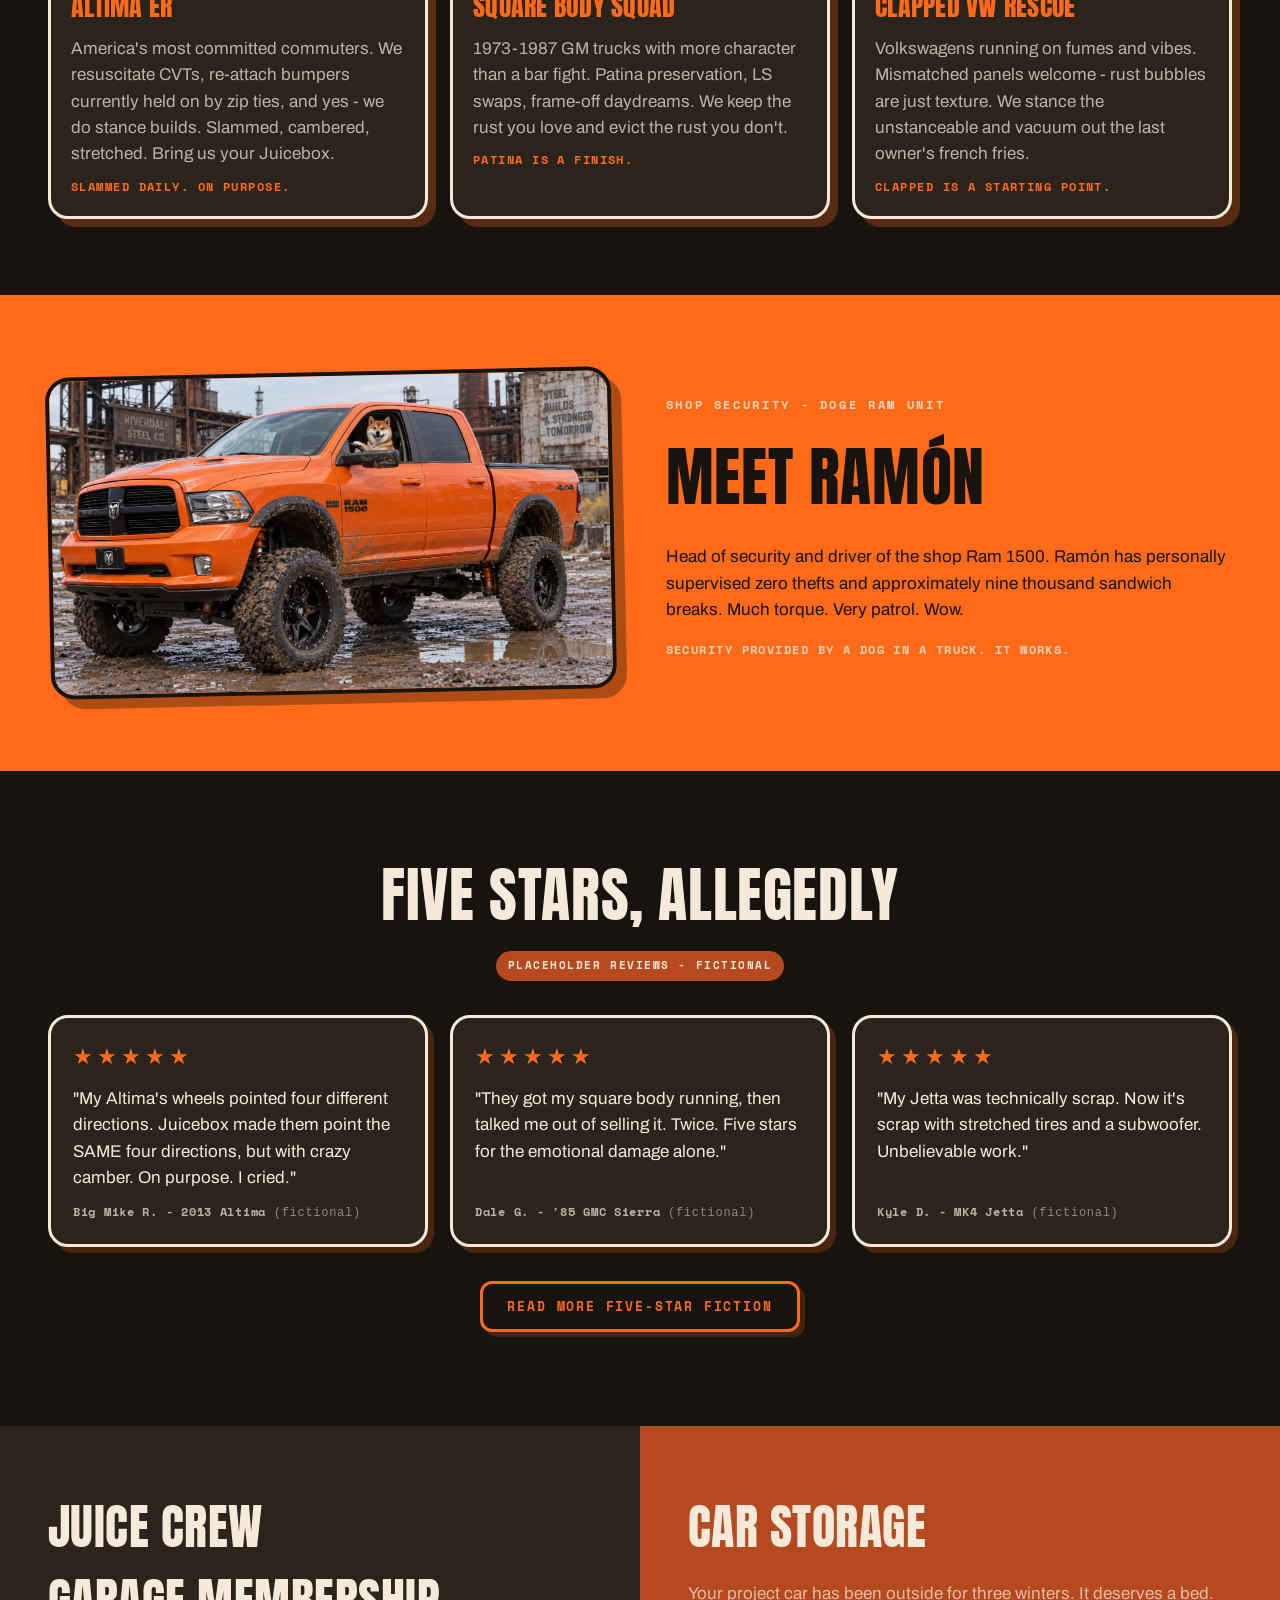
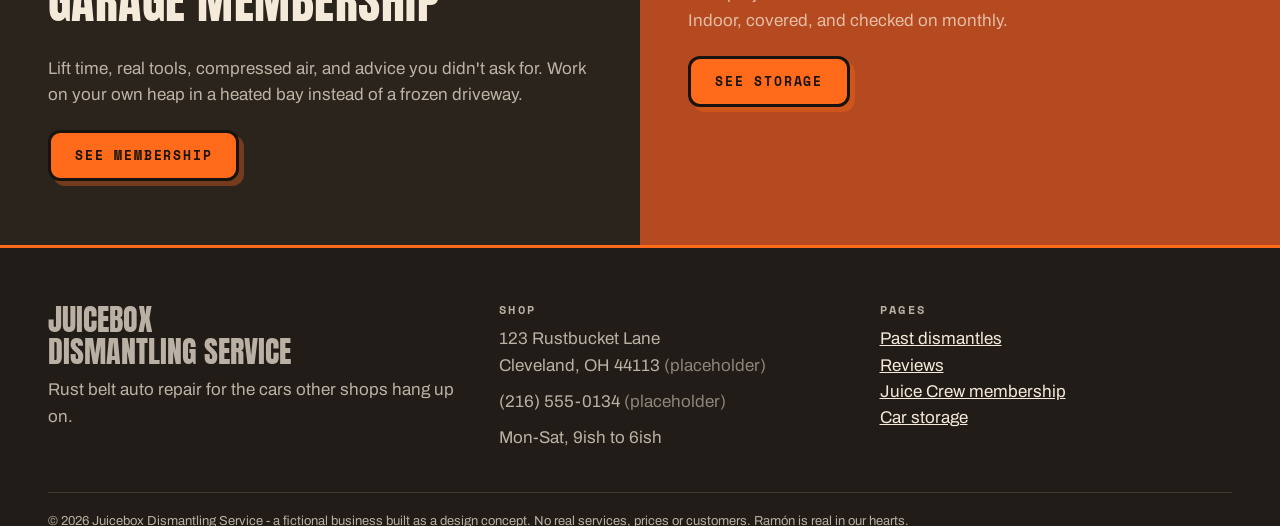
==== commit af800beb: "Refresh shared beacon for scrubbed errors and screen width" ====
--- a/index.html
+++ b/index.html
@@ -36,7 +36,7 @@
   });
 })();
 </script>
-<script src="https://sundaysauce-projects.github.io/sites-portal/beacon.js?v=202611170300" defer></script></head>
+<script src="https://sundaysauce-projects.github.io/sites-portal/beacon.js?v=202611171415" defer></script></head>
 <body>
 <div class="ticker" aria-hidden="true"><div class="ticker-track" id="ticker-track">
 <span>ALTIMA ER</span><span>&#9670;</span><span>SQUARE BODY SQUAD</span><span>&#9670;</span><span>CLAPPED VW RESCUE</span><span>&#9670;</span><span>STRETCHED. SLAMMED. CAMBERED.</span><span>&#9670;</span><span>MUCH TORQUE. VERY SECURE.</span><span>&#9670;</span>
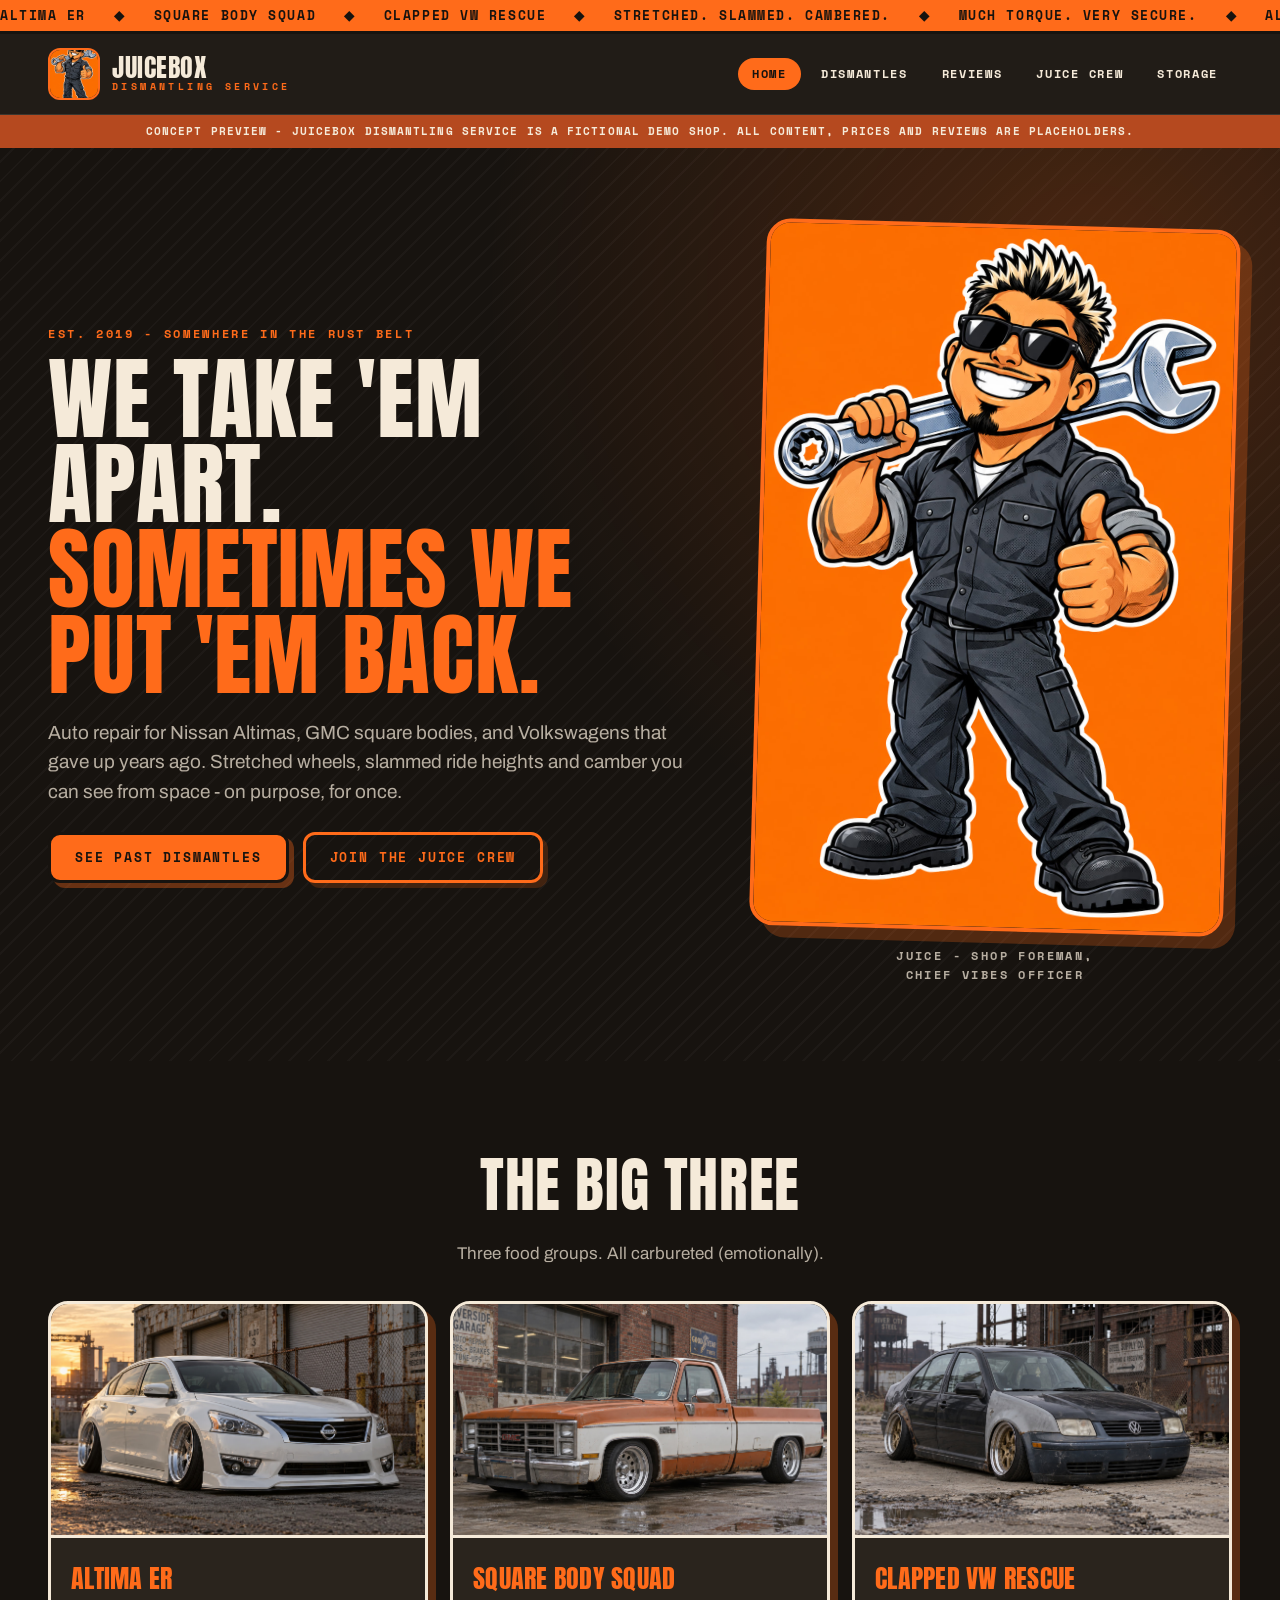
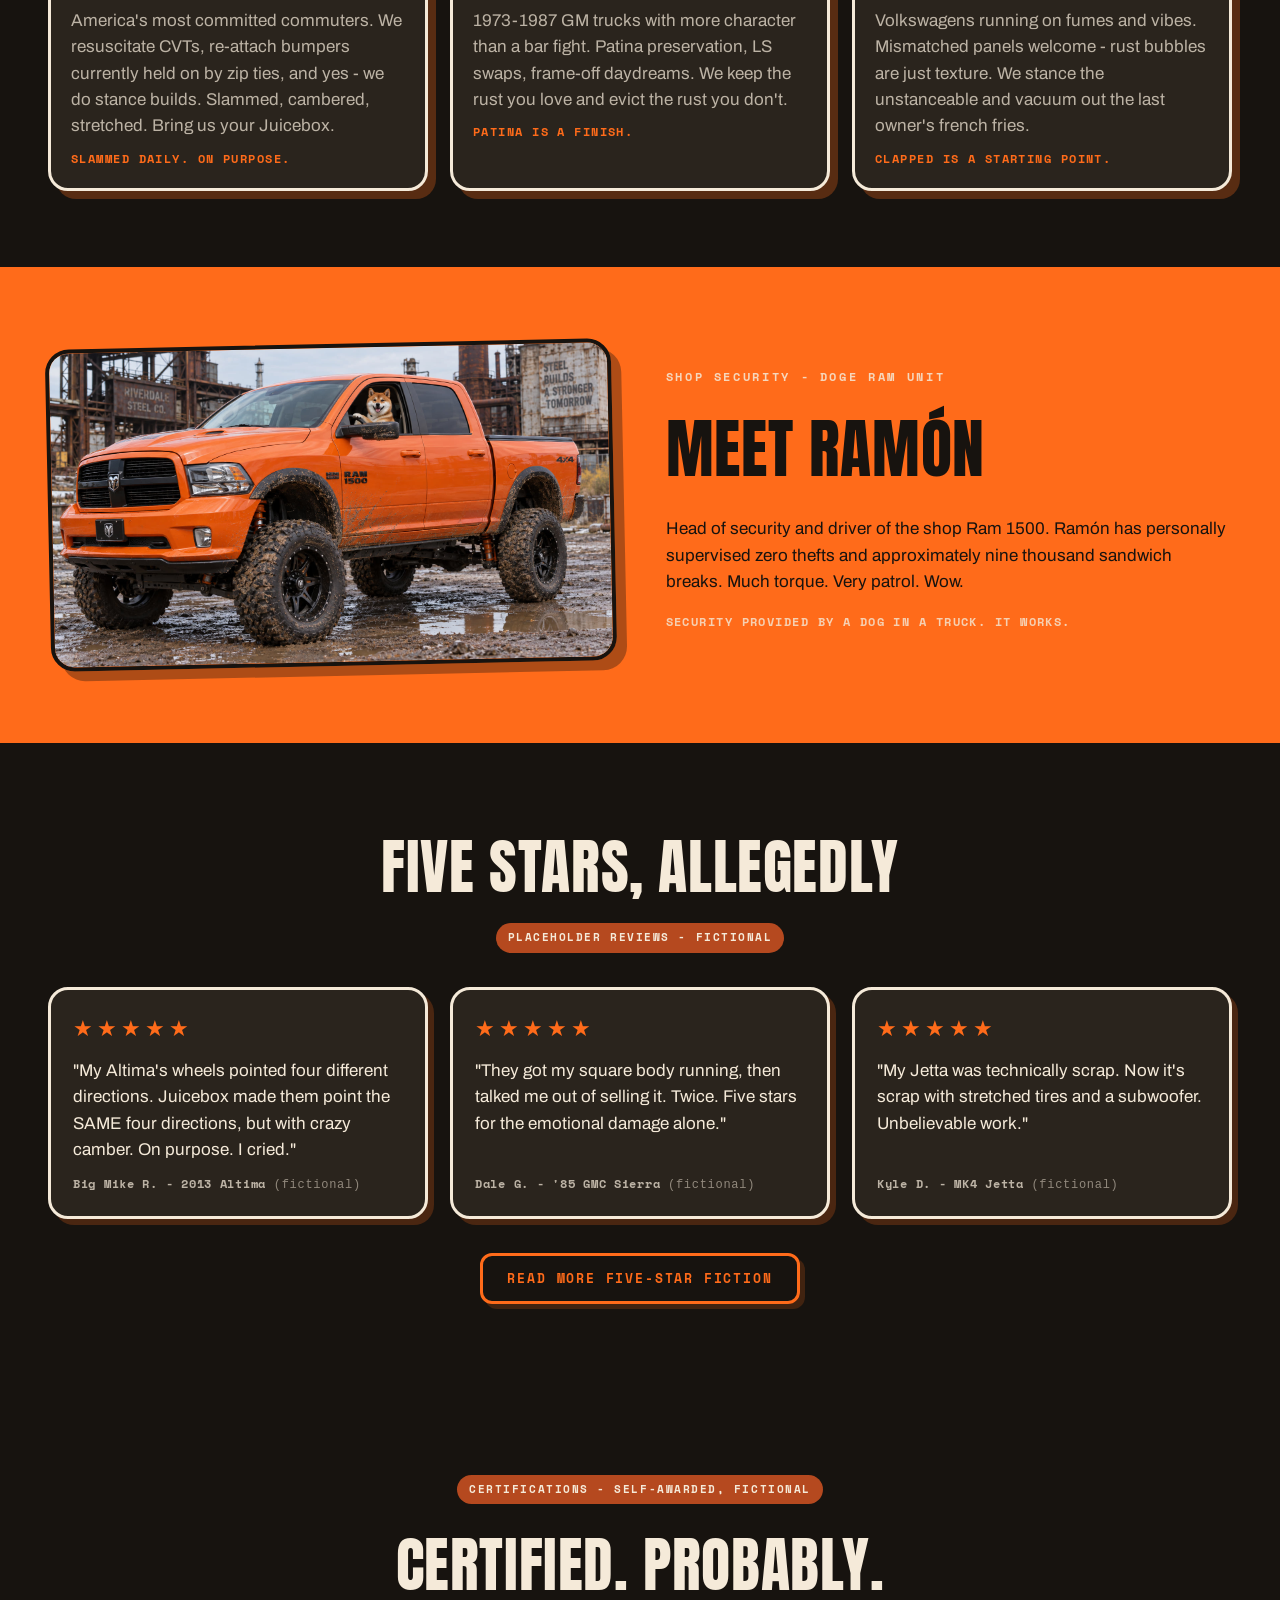
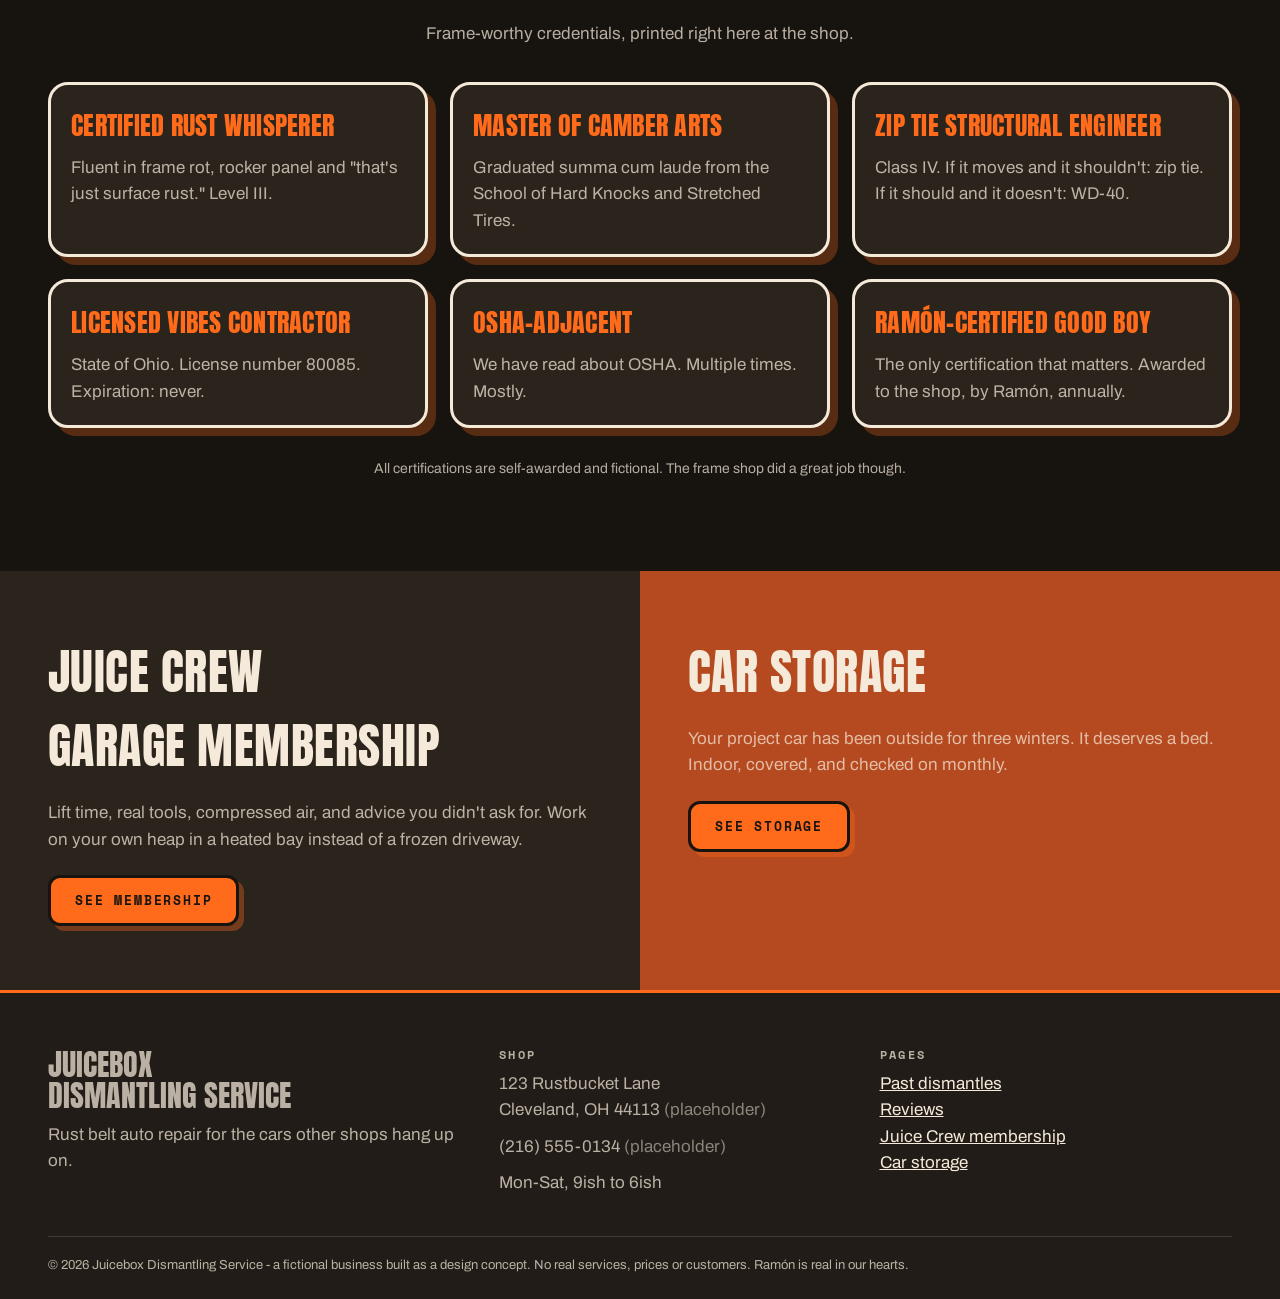
==== commit cf41707d: "Add reviews, video testimonials, new dismantles, yard security photos, joke certifications" ====
--- a/index.html
+++ b/index.html
@@ -8,11 +8,11 @@
 <link rel="preconnect" href="https://fonts.googleapis.com">
 <link rel="preconnect" href="https://fonts.gstatic.com" crossorigin>
 <link href="https://fonts.googleapis.com/css2?family=Anton&family=Archivo:wght@400;600;800&family=Space+Mono:wght@400;700&display=swap" rel="stylesheet">
-<link rel="stylesheet" href="styles.css?v=202611170414">
-<link rel="icon" type="image/jpeg" href="photos/mascot.jpg?v=202611170414">
+<link rel="stylesheet" href="styles.css?v=202611171600">
+<link rel="icon" type="image/jpeg" href="photos/mascot.jpg?v=202611171600">
 <script>
 (function () {
-  var siteVersion = '202611170414';
+  var siteVersion = '202611171600';
   window.SS_SITE_VERSION = siteVersion;
   if ('serviceWorker' in navigator) {
     navigator.serviceWorker.register('service-worker.js?v=' + siteVersion, { updateViaCache: 'none' })
@@ -43,7 +43,7 @@
 </div></div>
 <header class="site-header">
   <a class="brand" href="index.html">
-    <img src="photos/mascot.jpg?v=202611170414" alt="Juice, the Juicebox mascot" class="brand-mark">
+    <img src="photos/mascot.jpg?v=202611171600" alt="Juice, the Juicebox mascot" class="brand-mark">
     <span class="brand-type">JUICEBOX<em>DISMANTLING SERVICE</em></span>
   </a>
   <button class="nav-toggle" id="nav-toggle" aria-label="Open menu" aria-expanded="false">MENU</button>
@@ -68,7 +68,7 @@
     </div>
   </div>
   <figure class="hero-mascot">
-    <img src="photos/mascot.jpg?v=202611170414" alt="Juice, the shop foreman mascot, holding a wrench">
+    <img src="photos/mascot.jpg?v=202611171600" alt="Juice, the shop foreman mascot, holding a wrench">
     <figcaption>JUICE - SHOP FOREMAN,<br>CHIEF VIBES OFFICER</figcaption>
   </figure>
 </section>
@@ -78,7 +78,7 @@
   <p class="sec-sub">Three food groups. All carbureted (emotionally).</p>
   <div class="cards3">
     <article class="card">
-      <img src="photos/hero-altima.jpg?v=202611170414" alt="Slammed Nissan Altima with extreme negative camber and stretched tires">
+      <img src="photos/hero-altima.jpg?v=202611171600" alt="Slammed Nissan Altima with extreme negative camber and stretched tires">
       <div class="card-body">
         <h3>ALTIMA ER</h3>
         <p>America's most committed commuters. We resuscitate CVTs, re-attach bumpers currently held on by zip ties, and yes - we do stance builds. Slammed, cambered, stretched. Bring us your Juicebox.</p>
@@ -86,7 +86,7 @@
       </div>
     </article>
     <article class="card">
-      <img src="photos/squarebody.jpg?v=202611170414" alt="GMC square body pickup with patina, lowered on wide wheels">
+      <img src="photos/squarebody.jpg?v=202611171600" alt="GMC square body pickup with patina, lowered on wide wheels">
       <div class="card-body">
         <h3>SQUARE BODY SQUAD</h3>
         <p>1973-1987 GM trucks with more character than a bar fight. Patina preservation, LS swaps, frame-off daydreams. We keep the rust you love and evict the rust you don't.</p>
@@ -94,7 +94,7 @@
       </div>
     </article>
     <article class="card">
-      <img src="photos/vw-clapped.jpg?v=202611170414" alt="Clapped out VW Jetta with mismatched panels, slammed on gold wheels">
+      <img src="photos/vw-clapped.jpg?v=202611171600" alt="Clapped out VW Jetta with mismatched panels, slammed on gold wheels">
       <div class="card-body">
         <h3>CLAPPED VW RESCUE</h3>
         <p>Volkswagens running on fumes and vibes. Mismatched panels welcome - rust bubbles are just texture. We stance the unstanceable and vacuum out the last owner's french fries.</p>
@@ -105,7 +105,7 @@
 </section>
 
 <section class="doge-band">
-  <img src="photos/doge-ram.jpg?v=202611170414" alt="Ramón the Shiba Inu behind the wheel of the shop's orange Dodge Ram">
+  <img src="photos/doge-ram.jpg?v=202611171600" alt="Ramón the Shiba Inu behind the wheel of the shop's orange Dodge Ram">
   <div class="doge-copy">
     <p class="kicker light">SHOP SECURITY - DOGE RAM UNIT</p>
     <h2>MEET RAM&Oacute;N</h2>
@@ -135,6 +135,21 @@
     </blockquote>
   </div>
   <p class="more-link"><a class="btn ghost" href="reviews.html">READ MORE FIVE-STAR FICTION</a></p>
+</section>
+
+<section class="section">
+  <p class="kicker center"><span class="ph-badge">CERTIFICATIONS - SELF-AWARDED, FICTIONAL</span></p>
+  <h2 class="sec-title">CERTIFIED. PROBABLY.</h2>
+  <p class="sec-sub">Frame-worthy credentials, printed right here at the shop.</p>
+  <div class="cards3">
+    <article class="card cert-card"><div class="card-body"><h3>CERTIFIED RUST WHISPERER</h3><p>Fluent in frame rot, rocker panel and "that's just surface rust." Level III.</p></div></article>
+    <article class="card cert-card"><div class="card-body"><h3>MASTER OF CAMBER ARTS</h3><p>Graduated summa cum laude from the School of Hard Knocks and Stretched Tires.</p></div></article>
+    <article class="card cert-card"><div class="card-body"><h3>ZIP TIE STRUCTURAL ENGINEER</h3><p>Class IV. If it moves and it shouldn't: zip tie. If it should and it doesn't: WD-40.</p></div></article>
+    <article class="card cert-card"><div class="card-body"><h3>LICENSED VIBES CONTRACTOR</h3><p>State of Ohio. License number 80085. Expiration: never.</p></div></article>
+    <article class="card cert-card"><div class="card-body"><h3>OSHA-ADJACENT</h3><p>We have read about OSHA. Multiple times. Mostly.</p></div></article>
+    <article class="card cert-card"><div class="card-body"><h3>RAM&Oacute;N-CERTIFIED GOOD BOY</h3><p>The only certification that matters. Awarded to the shop, by Ramón, annually.</p></div></article>
+  </div>
+  <p class="fineprint">All certifications are self-awarded and fictional. The frame shop did a great job though.</p>
 </section>
 
 <section class="split-band">
@@ -168,6 +183,6 @@
   </div>
   <p class="foot-legal">&copy; 2026 Juicebox Dismantling Service - a fictional business built as a design concept. No real services, prices or customers. Ramón is real in our hearts.</p>
 </footer>
-<script src="script.js?v=202611170414"></script>
+<script src="script.js?v=202611171600"></script>
 </body>
 </html>
--- a/styles.css
+++ b/styles.css
@@ -222,6 +222,14 @@
 .reviews-grid { display: grid; grid-template-columns: repeat(3, 1fr); gap: 22px; }
 .fineprint { text-align: center; color: var(--cream-dim); font-size: 14px; margin-top: 30px; }
 
+/* video testimonials + certifications */
+.video-card { display: flex; flex-direction: column; padding: 0; overflow: hidden; }
+.video-card video { width: 100%; aspect-ratio: 16/9; object-fit: cover; display: block; border-bottom: 3px solid var(--cream); background: #000; }
+.video-card p, .video-card footer { padding-left: 20px; padding-right: 20px; }
+.video-card .stars { padding-top: 16px; }
+.video-card footer { padding-bottom: 20px; }
+.cert-card h3 { color: var(--orange); }
+
 /* split band */
 .split-band { display: grid; grid-template-columns: 1fr 1fr; }
 .split { padding: clamp(36px, 5vw, 72px) clamp(16px, 4vw, 48px); background: var(--panel); }
